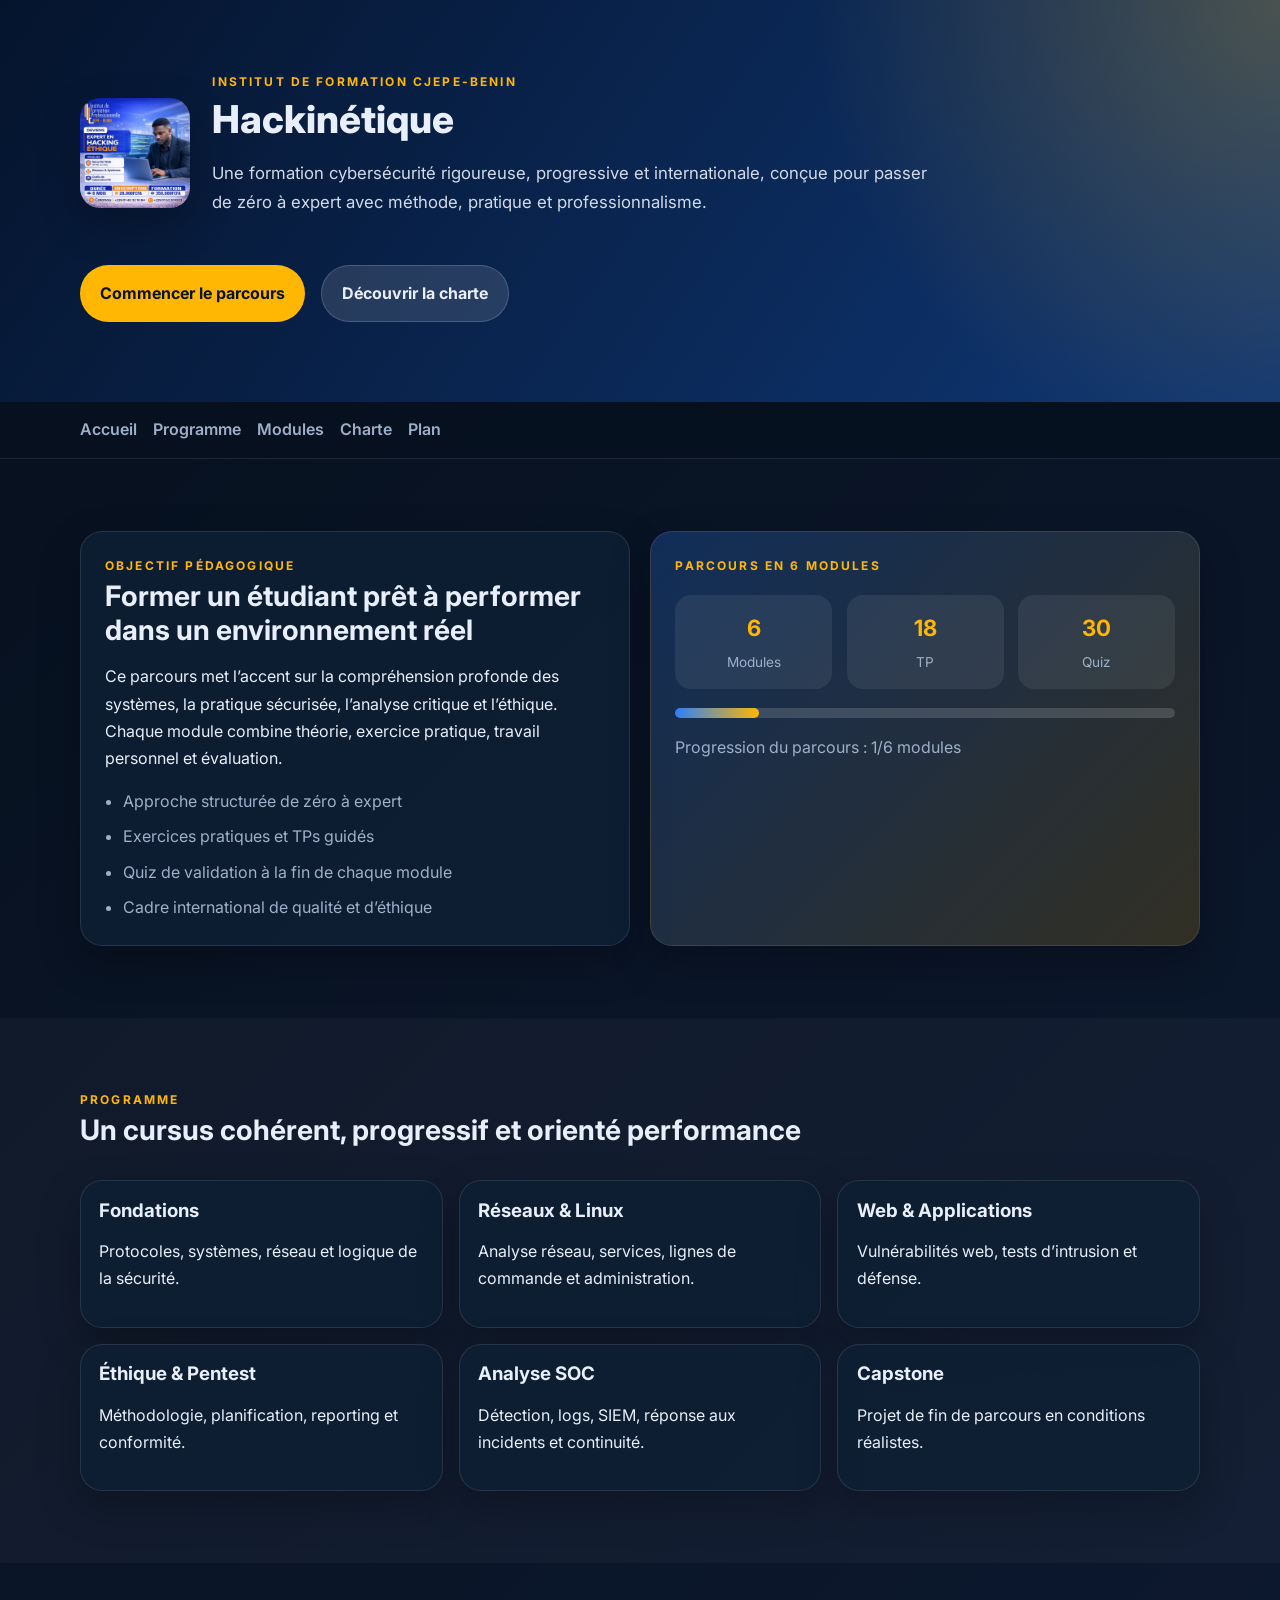
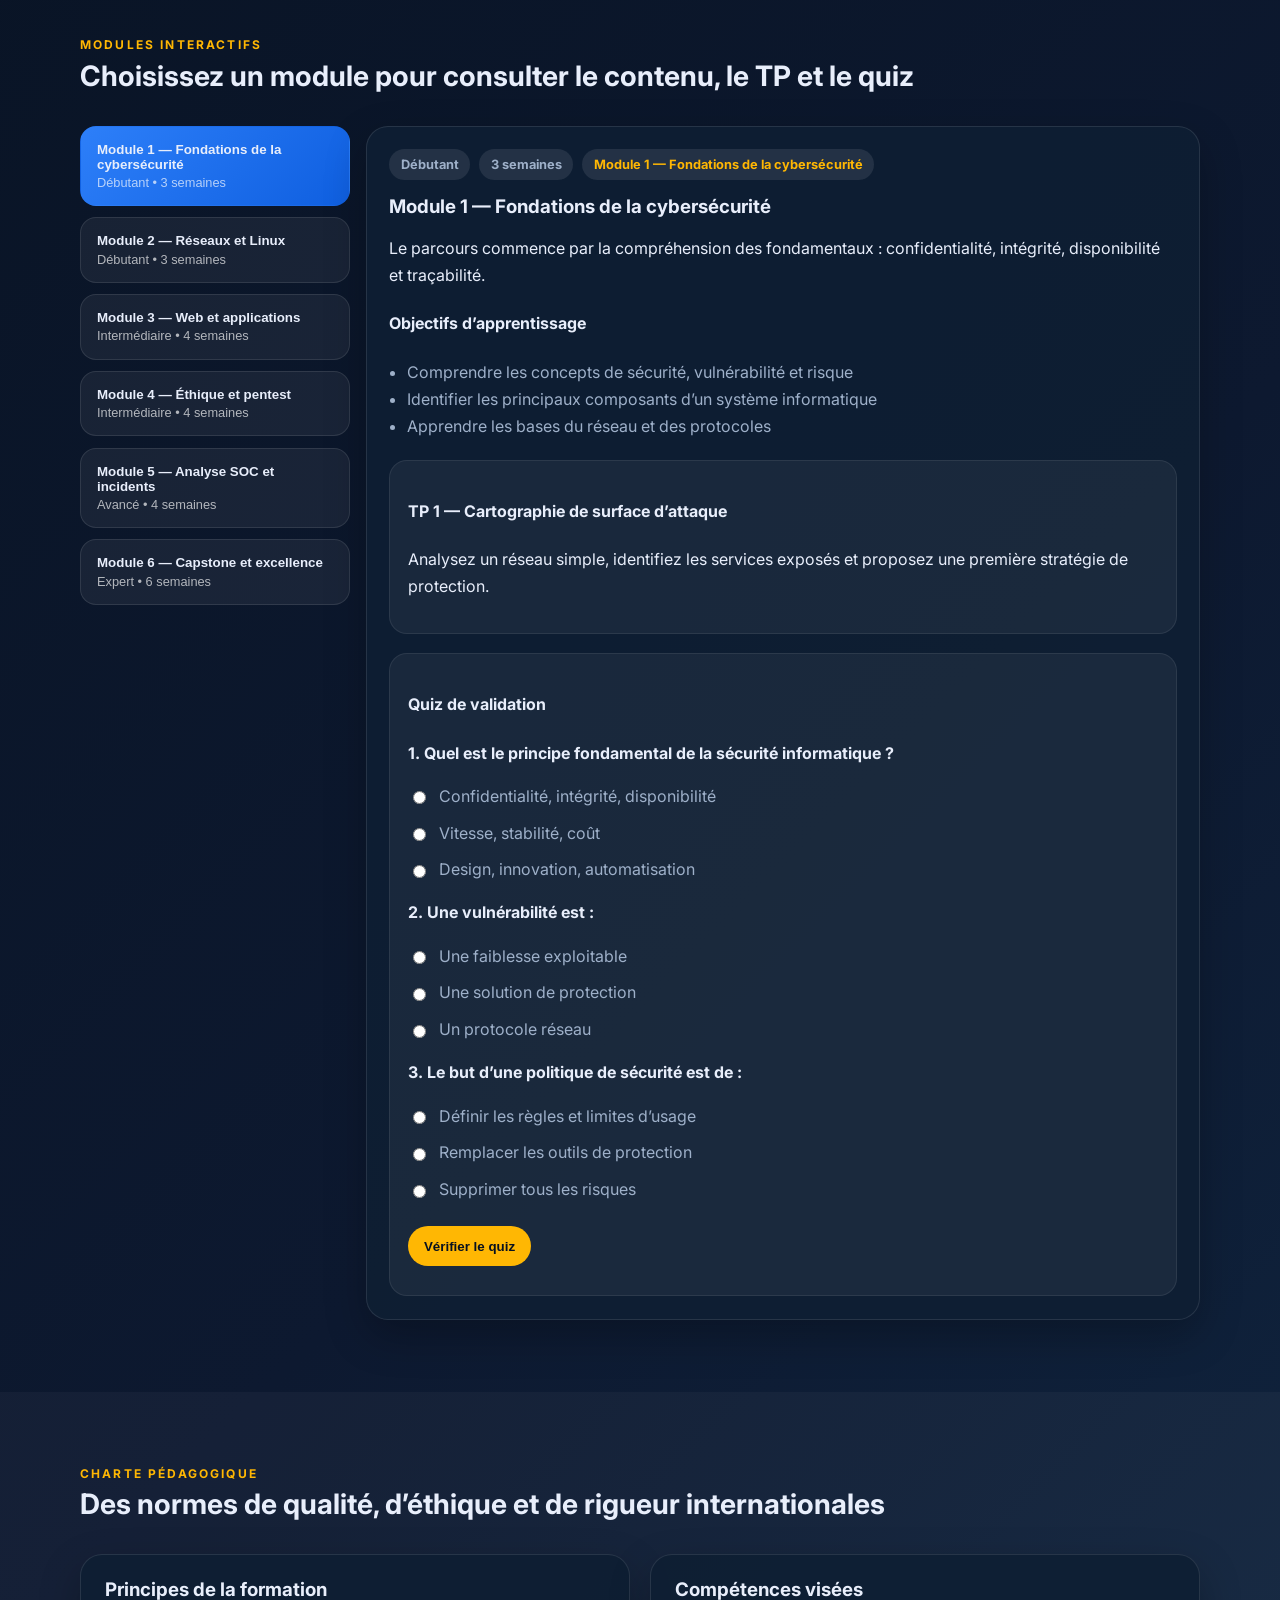
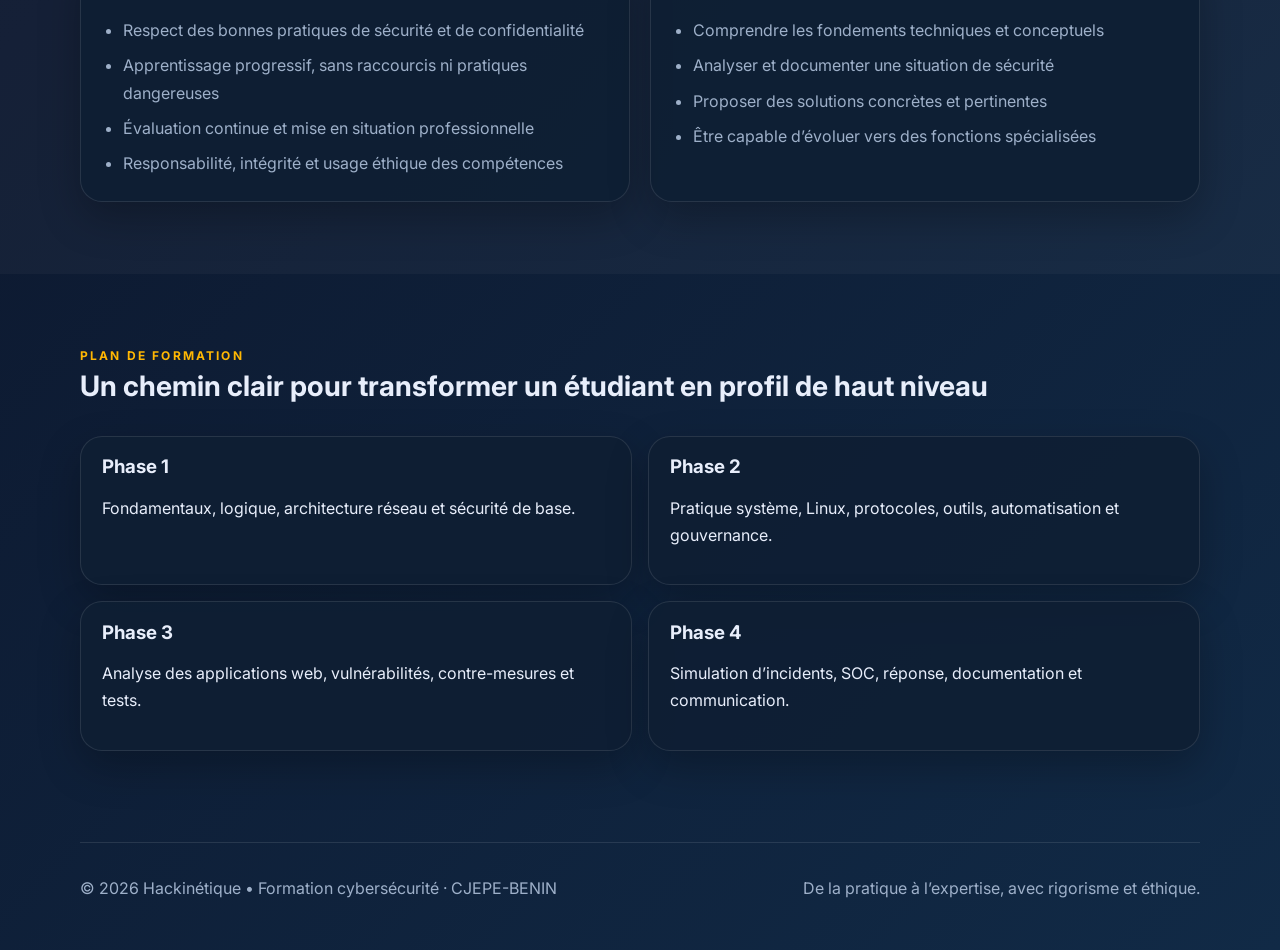
==== index.html @ f032c067 "Initial commit: plateforme HACKINETIQUE (formation hacking ethique) - site/ : plateforme de cours co" ====
<!DOCTYPE html>
<html lang="fr">
  <head>
    <meta charset="UTF-8" />
    <meta name="viewport" content="width=device-width, initial-scale=1.0" />
    <meta name="description" content="Plateforme de formation cybersécurité de zéro à expert, structurée avec modules, TPs et quiz." />
    <title>Hackinétique | Formation cybersécurité zéro à expert</title>
    <link rel="preconnect" href="https://fonts.googleapis.com" />
    <link rel="preconnect" href="https://fonts.gstatic.com" crossorigin />
    <link
      href="https://fonts.googleapis.com/css2?family=Inter:wght@300;400;500;600;700;800&display=swap"
      rel="stylesheet"
    />
    <link rel="stylesheet" href="styles.css" />
  </head>
  <body>
    <header class="hero">
      <div class="hero__overlay"></div>
      <div class="container hero__content">
        <div class="hero__brand">
          <img src="Hackinétique.png" alt="Logo Hackinétique" />
          <div>
            <p class="eyebrow">Institut de formation CJEPE-BENIN</p>
            <h1>Hackinétique</h1>
            <p class="hero__subtitle">
              Une formation cybersécurité rigoureuse, progressive et internationale,
              conçue pour passer de zéro à expert avec méthode, pratique et professionnalisme.
            </p>
          </div>
        </div>
        <div class="hero__actions">
          <a href="#modules" class="btn btn--primary">Commencer le parcours</a>
          <a href="#charte" class="btn btn--secondary">Découvrir la charte</a>
        </div>
      </div>
    </header>

    <nav class="nav">
      <div class="container nav__wrap">
        <a href="#accueil">Accueil</a>
        <a href="#program">Programme</a>
        <a href="#modules">Modules</a>
        <a href="#charte">Charte</a>
        <a href="#plan">Plan</a>
      </div>
    </nav>

    <main id="accueil">
      <section class="section">
        <div class="container grid grid--2">
          <div class="card">
            <p class="eyebrow">Objectif pédagogique</p>
            <h2>Former un étudiant prêt à performer dans un environnement réel</h2>
            <p>
              Ce parcours met l’accent sur la compréhension profonde des systèmes,
              la pratique sécurisée, l’analyse critique et l’éthique. Chaque module
              combine théorie, exercice pratique, travail personnel et évaluation.
            </p>
            <ul class="check-list">
              <li>Approche structurée de zéro à expert</li>
              <li>Exercices pratiques et TPs guidés</li>
              <li>Quiz de validation à la fin de chaque module</li>
              <li>Cadre international de qualité et d’éthique</li>
            </ul>
          </div>
          <div class="card card--accent">
            <p class="eyebrow">Parcours en 6 modules</p>
            <div class="stats">
              <div>
                <strong>6</strong>
                <span>Modules</span>
              </div>
              <div>
                <strong>18</strong>
                <span>TP</span>
              </div>
              <div>
                <strong>30</strong>
                <span>Quiz</span>
              </div>
            </div>
            <div class="progress">
              <div class="progress__bar" id="overall-progress"></div>
            </div>
            <p class="muted">Progression du parcours : <span id="overall-label">1/6 modules</span></p>
          </div>
        </div>
      </section>

      <section id="program" class="section section--light">
        <div class="container">
          <div class="section__heading">
            <p class="eyebrow">Programme</p>
            <h2>Un cursus cohérent, progressif et orienté performance</h2>
          </div>
          <div class="cards-grid">
            <article class="mini-card">
              <h3>Fondations</h3>
              <p>Protocoles, systèmes, réseau et logique de la sécurité.</p>
            </article>
            <article class="mini-card">
              <h3>Réseaux & Linux</h3>
              <p>Analyse réseau, services, lignes de commande et administration.</p>
            </article>
            <article class="mini-card">
              <h3>Web & Applications</h3>
              <p>Vulnérabilités web, tests d’intrusion et défense.</p>
            </article>
            <article class="mini-card">
              <h3>Éthique & Pentest</h3>
              <p>Méthodologie, planification, reporting et conformité.</p>
            </article>
            <article class="mini-card">
              <h3>Analyse SOC</h3>
              <p>Détection, logs, SIEM, réponse aux incidents et continuité.</p>
            </article>
            <article class="mini-card">
              <h3>Capstone</h3>
              <p>Projet de fin de parcours en conditions réalistes.</p>
            </article>
          </div>
        </div>
      </section>

      <section id="modules" class="section">
        <div class="container">
          <div class="section__heading">
            <p class="eyebrow">Modules interactifs</p>
            <h2>Choisissez un module pour consulter le contenu, le TP et le quiz</h2>
          </div>
          <div class="module-layout">
            <aside class="module-nav" id="module-nav"></aside>
            <div class="module-detail" id="module-detail"></div>
          </div>
        </div>
      </section>

      <section id="charte" class="section section--light">
        <div class="container">
          <div class="section__heading">
            <p class="eyebrow">Charte pédagogique</p>
            <h2>Des normes de qualité, d’éthique et de rigueur internationales</h2>
          </div>
          <div class="grid grid--2">
            <div class="card">
              <h3>Principes de la formation</h3>
              <ul class="check-list">
                <li>Respect des bonnes pratiques de sécurité et de confidentialité</li>
                <li>Apprentissage progressif, sans raccourcis ni pratiques dangereuses</li>
                <li>Évaluation continue et mise en situation professionnelle</li>
                <li>Responsabilité, intégrité et usage éthique des compétences</li>
              </ul>
            </div>
            <div class="card">
              <h3>Compétences visées</h3>
              <ul class="check-list">
                <li>Comprendre les fondements techniques et conceptuels</li>
                <li>Analyser et documenter une situation de sécurité</li>
                <li>Proposer des solutions concrètes et pertinentes</li>
                <li>Être capable d’évoluer vers des fonctions spécialisées</li>
              </ul>
            </div>
          </div>
        </div>
      </section>

      <section id="plan" class="section">
        <div class="container">
          <div class="section__heading">
            <p class="eyebrow">Plan de formation</p>
            <h2>Un chemin clair pour transformer un étudiant en profil de haut niveau</h2>
          </div>
          <div class="timeline">
            <article class="timeline__item">
              <h3>Phase 1</h3>
              <p>Fondamentaux, logique, architecture réseau et sécurité de base.</p>
            </article>
            <article class="timeline__item">
              <h3>Phase 2</h3>
              <p>Pratique système, Linux, protocoles, outils, automatisation et gouvernance.</p>
            </article>
            <article class="timeline__item">
              <h3>Phase 3</h3>
              <p>Analyse des applications web, vulnérabilités, contre-mesures et tests.</p>
            </article>
            <article class="timeline__item">
              <h3>Phase 4</h3>
              <p>Simulation d’incidents, SOC, réponse, documentation et communication.</p>
            </article>
          </div>
        </div>
      </section>
    </main>

    <footer class="footer">
      <div class="container footer__wrap">
        <p>© <span id="year"></span> Hackinétique • Formation cybersécurité · CJEPE-BENIN</p>
        <p>De la pratique à l’expertise, avec rigorisme et éthique.</p>
      </div>
    </footer>

    <script src="script.js"></script>
  </body>
</html>
---- styles.css ----
:root {
  --bg: #071120;
  --surface: #0f1f33;
  --surface-2: #132742;
  --text: #e8eefb;
  --muted: #9eb0c9;
  --primary: #2d7ff9;
  --primary-2: #0f5fe0;
  --accent: #ffb703;
  --success: #2ecc71;
  --danger: #ff6b6b;
  --border: rgba(255,255,255,0.1);
  --shadow: 0 16px 40px rgba(0, 0, 0, 0.25);
}

* {
  box-sizing: border-box;
}

html {
  scroll-behavior: smooth;
}

body {
  margin: 0;
  font-family: 'Inter', sans-serif;
  color: var(--text);
  background: linear-gradient(135deg, #06101d, #0d1930 60%, #112a46);
  line-height: 1.7;
}

img {
  max-width: 100%;
  display: block;
}

a {
  color: inherit;
  text-decoration: none;
}

.container {
  width: min(1120px, calc(100% - 2rem));
  margin: 0 auto;
}

.hero {
  position: relative;
  padding: 4.5rem 0 5rem;
  background: linear-gradient(125deg, rgba(5, 20, 45, 0.98), rgba(15, 57, 122, 0.95));
  overflow: hidden;
}

.hero__overlay {
  position: absolute;
  inset: 0;
  background: radial-gradient(circle at top right, rgba(255,183,3,0.25), transparent 35%);
  pointer-events: none;
}

.hero__content {
  position: relative;
  z-index: 1;
}

.hero__brand {
  display: flex;
  align-items: center;
  gap: 1.4rem;
  margin-bottom: 2rem;
}

.hero__brand img {
  width: 110px;
  border-radius: 20px;
  box-shadow: var(--shadow);
}

.eyebrow {
  margin: 0 0 0.25rem;
  text-transform: uppercase;
  letter-spacing: 0.18em;
  font-size: 0.75rem;
  font-weight: 700;
  color: var(--accent);
}

h1, h2, h3 {
  margin: 0 0 0.7rem;
  line-height: 1.2;
}

h1 {
  font-size: clamp(2rem, 3vw, 3rem);
  font-weight: 800;
}

h2 {
  font-size: clamp(1.45rem, 2.2vw, 2rem);
}

.hero__subtitle {
  max-width: 720px;
  font-size: 1.05rem;
  color: rgba(232,238,251,0.9);
}

.hero__actions {
  display: flex;
  gap: 1rem;
  flex-wrap: wrap;
}

.btn {
  display: inline-flex;
  align-items: center;
  justify-content: center;
  padding: 0.85rem 1.25rem;
  border-radius: 999px;
  font-weight: 700;
  transition: transform 180ms ease, background 180ms ease;
}

.btn:hover {
  transform: translateY(-2px);
}

.btn--primary {
  background: var(--accent);
  color: #0b1320;
}

.btn--secondary {
  background: rgba(255,255,255,0.12);
  border: 1px solid rgba(255,255,255,0.17);
}

.nav {
  position: sticky;
  top: 0;
  z-index: 10;
  background: rgba(7,17,32,0.95);
  backdrop-filter: blur(10px);
  border-bottom: 1px solid var(--border);
}

.nav__wrap {
  display: flex;
  gap: 1rem;
  flex-wrap: wrap;
  padding: 0.9rem 0;
}

.nav__wrap a {
  color: var(--muted);
  font-weight: 600;
}

.nav__wrap a:hover {
  color: white;
}

.section {
  padding: 4.5rem 0;
}

.section--light {
  background: rgba(255,255,255,0.03);
}

.section__heading {
  margin-bottom: 2rem;
}

.grid {
  display: grid;
  gap: 1.3rem;
}

.grid--2 {
  grid-template-columns: repeat(2, minmax(0, 1fr));
}

.card, .mini-card, .module-detail, .timeline__item {
  background: rgba(15, 31, 51, 0.92);
  border: 1px solid var(--border);
  border-radius: 22px;
  box-shadow: var(--shadow);
}

.card {
  padding: 1.5rem;
}

.card--accent {
  background: linear-gradient(135deg, rgba(45,127,249,0.25), rgba(255,183,3,0.16));
}

.check-list {
  padding-left: 1.1rem;
  margin: 1rem 0 0;
  color: var(--muted);
}

.check-list li + li {
  margin-top: 0.5rem;
}

.stats {
  display: grid;
  grid-template-columns: repeat(3, minmax(0, 1fr));
  gap: 0.9rem;
  margin: 1.2rem 0;
}

.stats div {
  text-align: center;
  background: rgba(255,255,255,0.07);
  border-radius: 16px;
  padding: 0.9rem;
}

.stats strong {
  display: block;
  font-size: 1.4rem;
  color: var(--accent);
}

.stats span {
  color: var(--muted);
  font-size: 0.85rem;
}

.progress {
  height: 10px;
  background: rgba(255,255,255,0.15);
  border-radius: 999px;
  overflow: hidden;
  margin-top: 1.2rem;
}

.progress__bar {
  width: 16.7%;
  height: 100%;
  border-radius: inherit;
  background: linear-gradient(90deg, var(--primary), var(--accent));
  transition: width 220ms ease;
}

.muted {
  color: var(--muted);
}

.cards-grid {
  display: grid;
  grid-template-columns: repeat(3, minmax(0, 1fr));
  gap: 1rem;
}

.mini-card {
  padding: 1.15rem;
}

.module-layout {
  display: grid;
  grid-template-columns: 270px 1fr;
  gap: 1rem;
}

.module-nav {
  display: flex;
  flex-direction: column;
  gap: 0.7rem;
}

.module-tab {
  border: 1px solid var(--border);
  background: rgba(255,255,255,0.06);
  color: var(--text);
  text-align: left;
  padding: 0.95rem 1rem;
  border-radius: 16px;
  cursor: pointer;
}

.module-tab.active {
  background: linear-gradient(135deg, var(--primary), var(--primary-2));
  border-color: transparent;
}

.module-tab small {
  display: block;
  color: rgba(255,255,255,0.67);
  margin-top: 0.2rem;
  font-size: 0.8rem;
}

.module-detail {
  padding: 1.4rem;
}

.module-detail__meta {
  display: flex;
  gap: 0.6rem;
  flex-wrap: wrap;
  margin-bottom: 1rem;
}

.tag {
  display: inline-flex;
  padding: 0.3rem 0.7rem;
  border-radius: 999px;
  font-size: 0.8rem;
  font-weight: 700;
  background: rgba(255,255,255,0.09);
  color: var(--muted);
}

.tag--accent {
  color: var(--accent);
}

.module-detail ul {
  padding-left: 1.1rem;
  color: var(--muted);
}

.tp-box, .quiz-box {
  margin-top: 1.2rem;
  padding: 1rem 1.1rem;
  border-radius: 18px;
  background: rgba(255,255,255,0.05);
  border: 1px solid rgba(255,255,255,0.08);
}

.quiz-option {
  display: flex;
  align-items: center;
  gap: 0.6rem;
  margin: 0.6rem 0;
  color: var(--muted);
}

.quiz-form button {
  margin-top: 0.8rem;
  border: none;
  padding: 0.8rem 1rem;
  border-radius: 999px;
  background: var(--accent);
  color: #071120;
  font-weight: 700;
  cursor: pointer;
}

.quiz-result {
  margin-top: 0.8rem;
  font-weight: 700;
}

.timeline {
  display: grid;
  grid-template-columns: repeat(2, minmax(0, 1fr));
  gap: 1rem;
}

.timeline__item {
  padding: 1.2rem 1.3rem;
}

.footer {
  padding: 1.2rem 0 2rem;
  color: var(--muted);
}

.footer__wrap {
  display: flex;
  justify-content: space-between;
  gap: 1rem;
  flex-wrap: wrap;
  border-top: 1px solid var(--border);
  padding-top: 1rem;
}

@media (max-width: 860px) {
  .grid--2,
  .cards-grid,
  .timeline,
  .module-layout {
    grid-template-columns: 1fr;
  }

  .module-layout {
    display: block;
  }

  .module-nav {
    margin-bottom: 1rem;
  }
}

@media (max-width: 560px) {
  .hero {
    padding-top: 3rem;
  }

  .hero__brand {
    flex-direction: column;
    align-items: flex-start;
  }

  .stats {
    grid-template-columns: 1fr;
  }
}
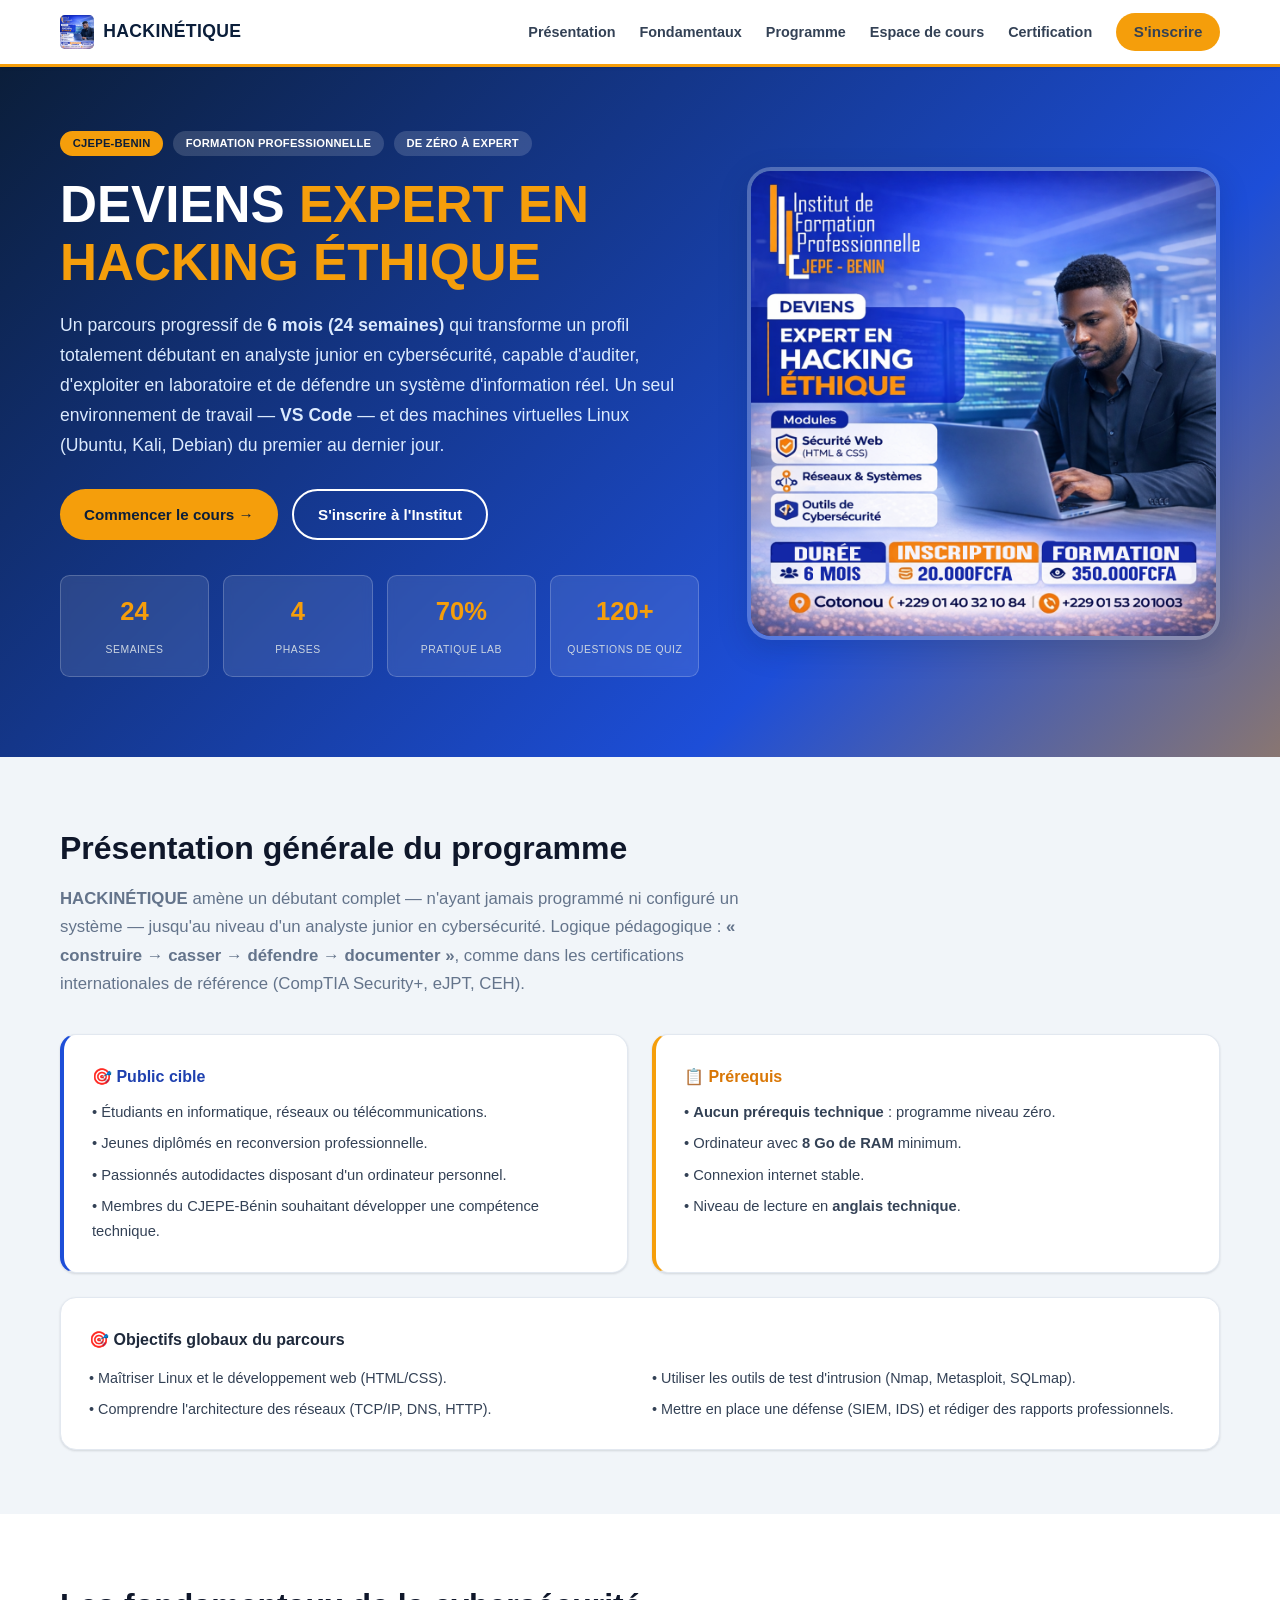
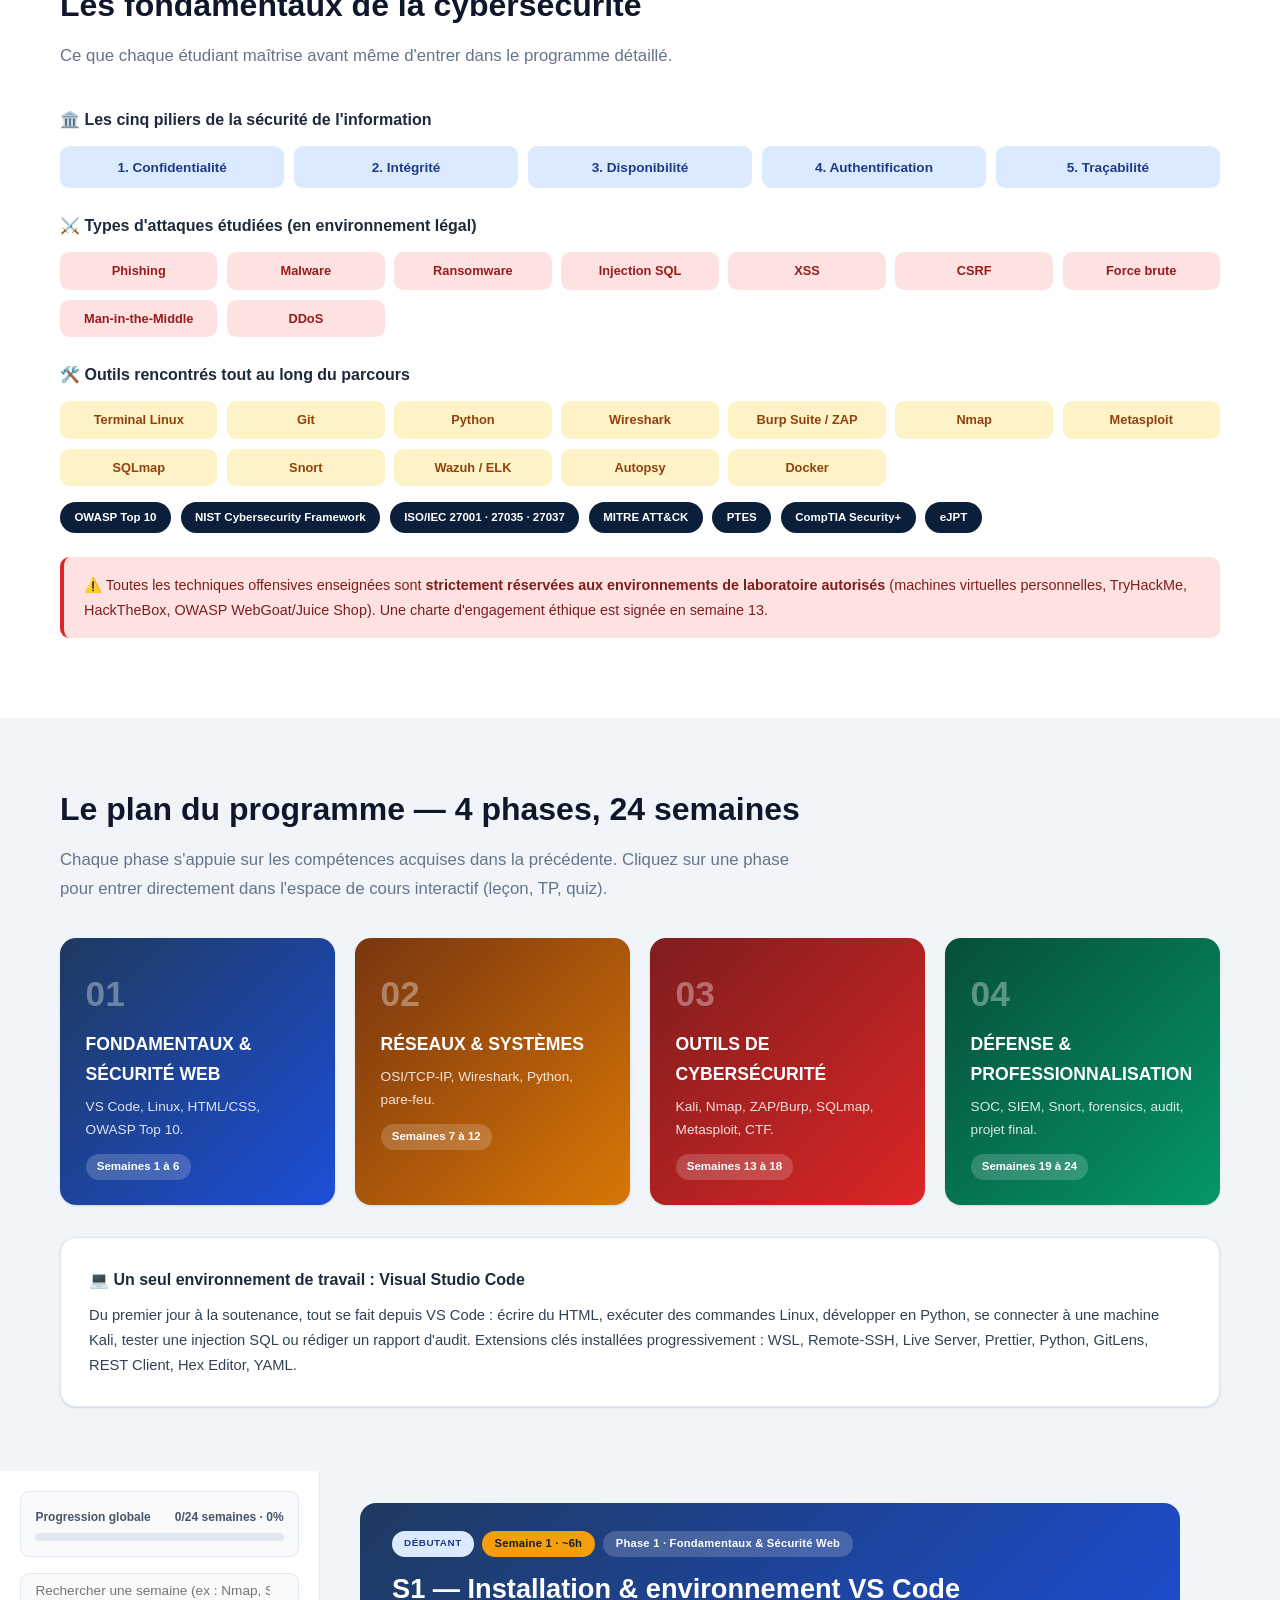
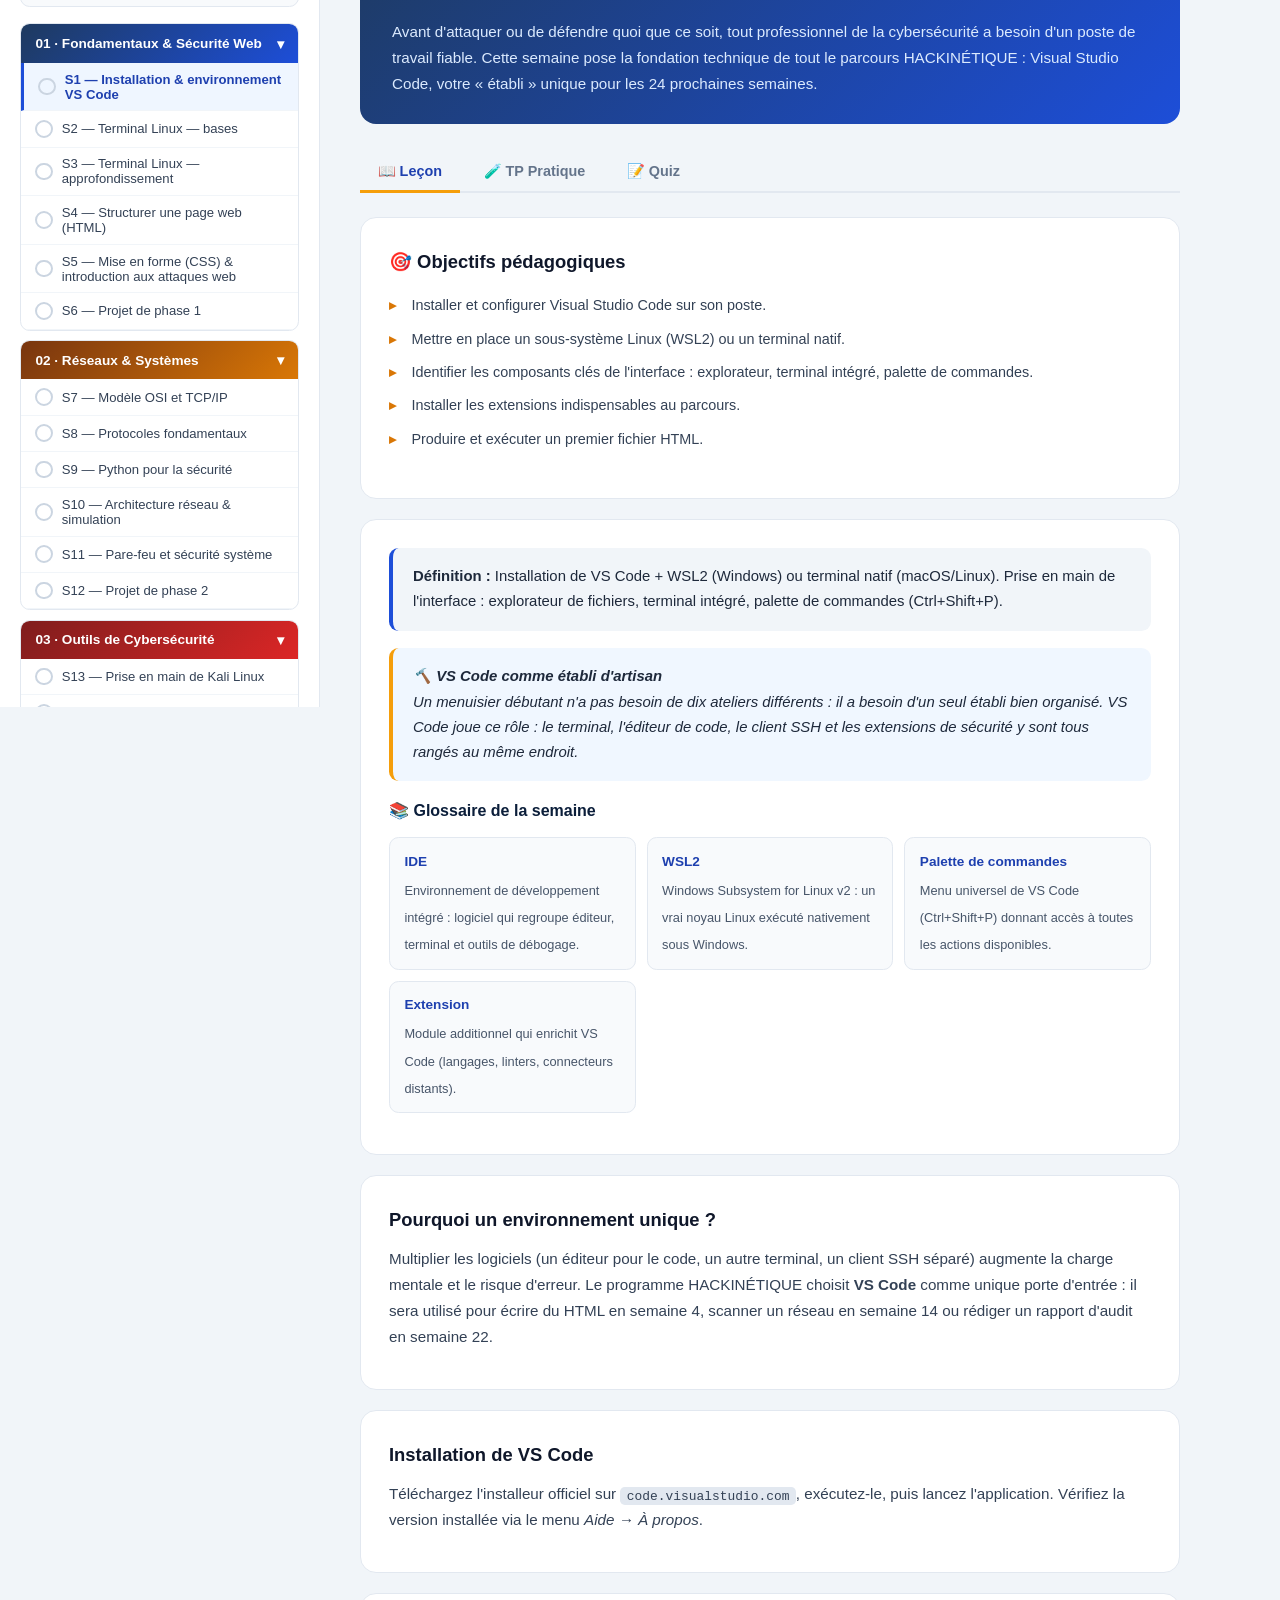
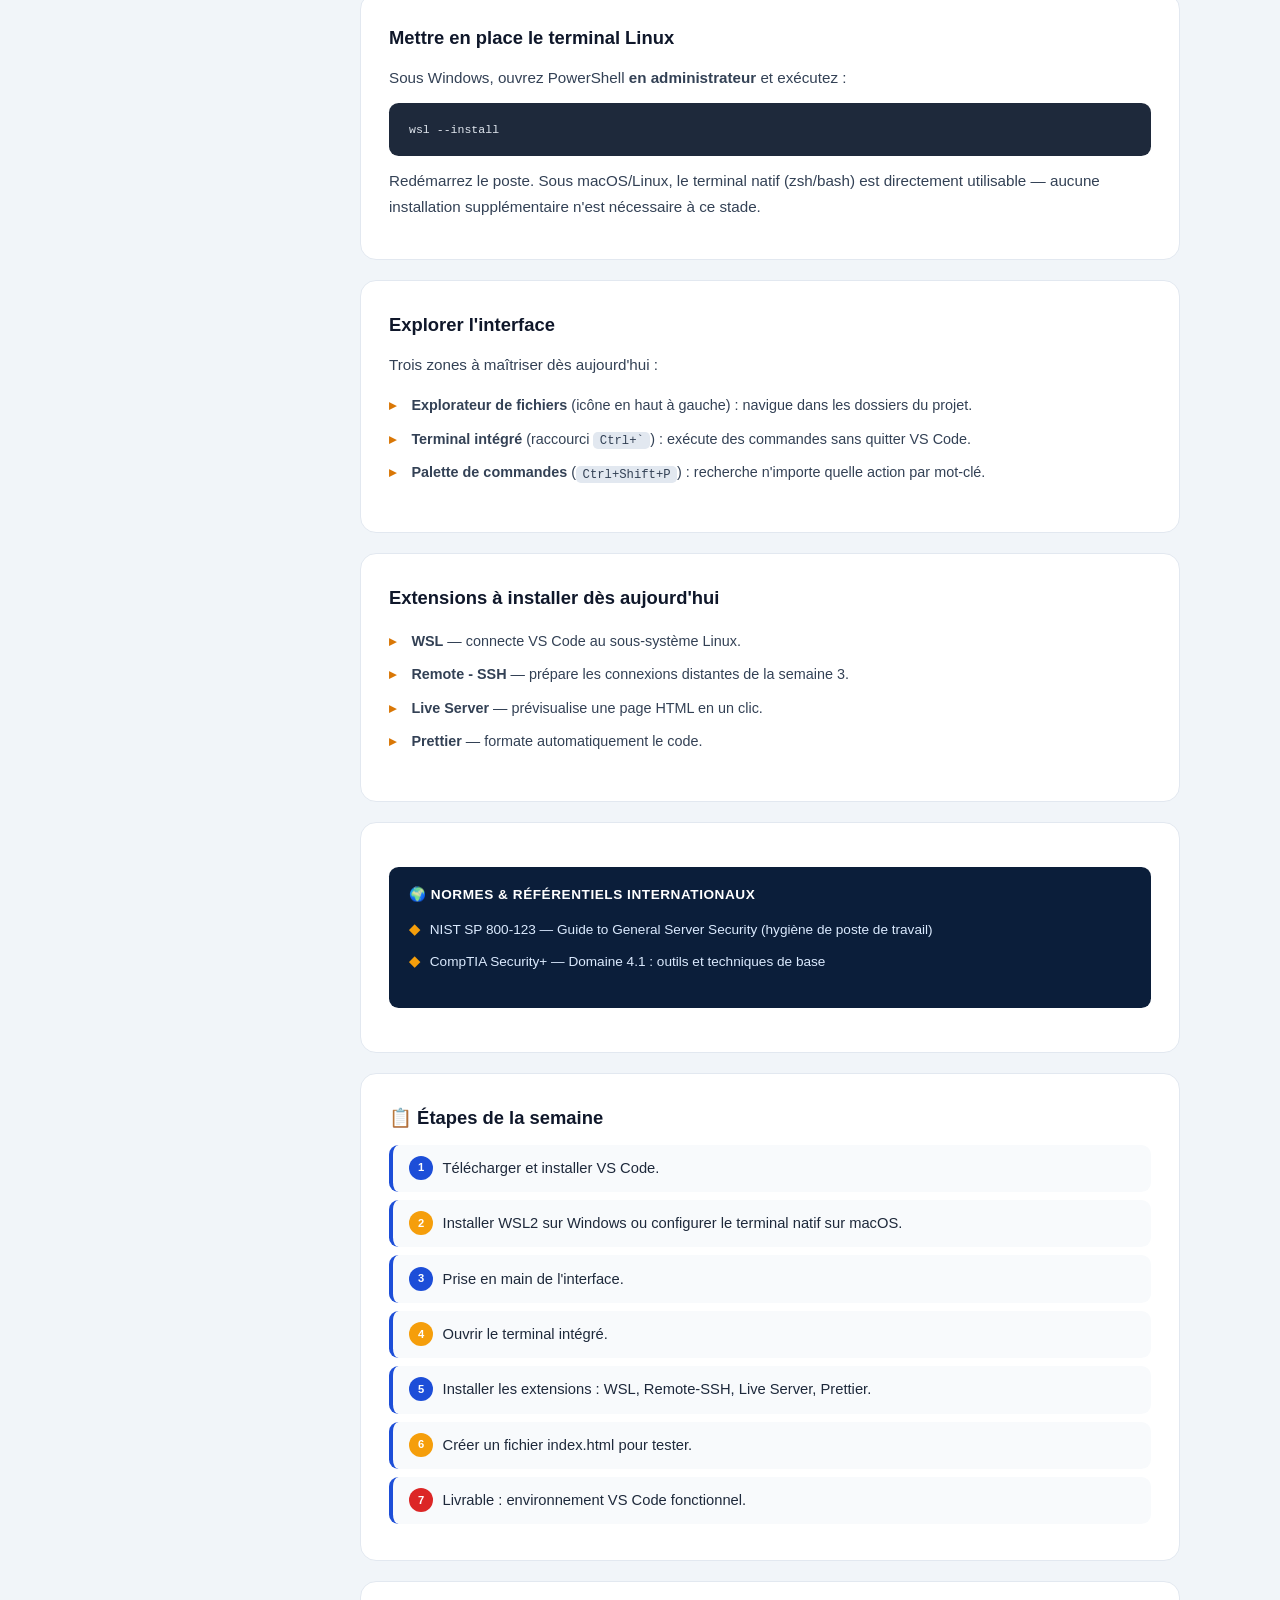
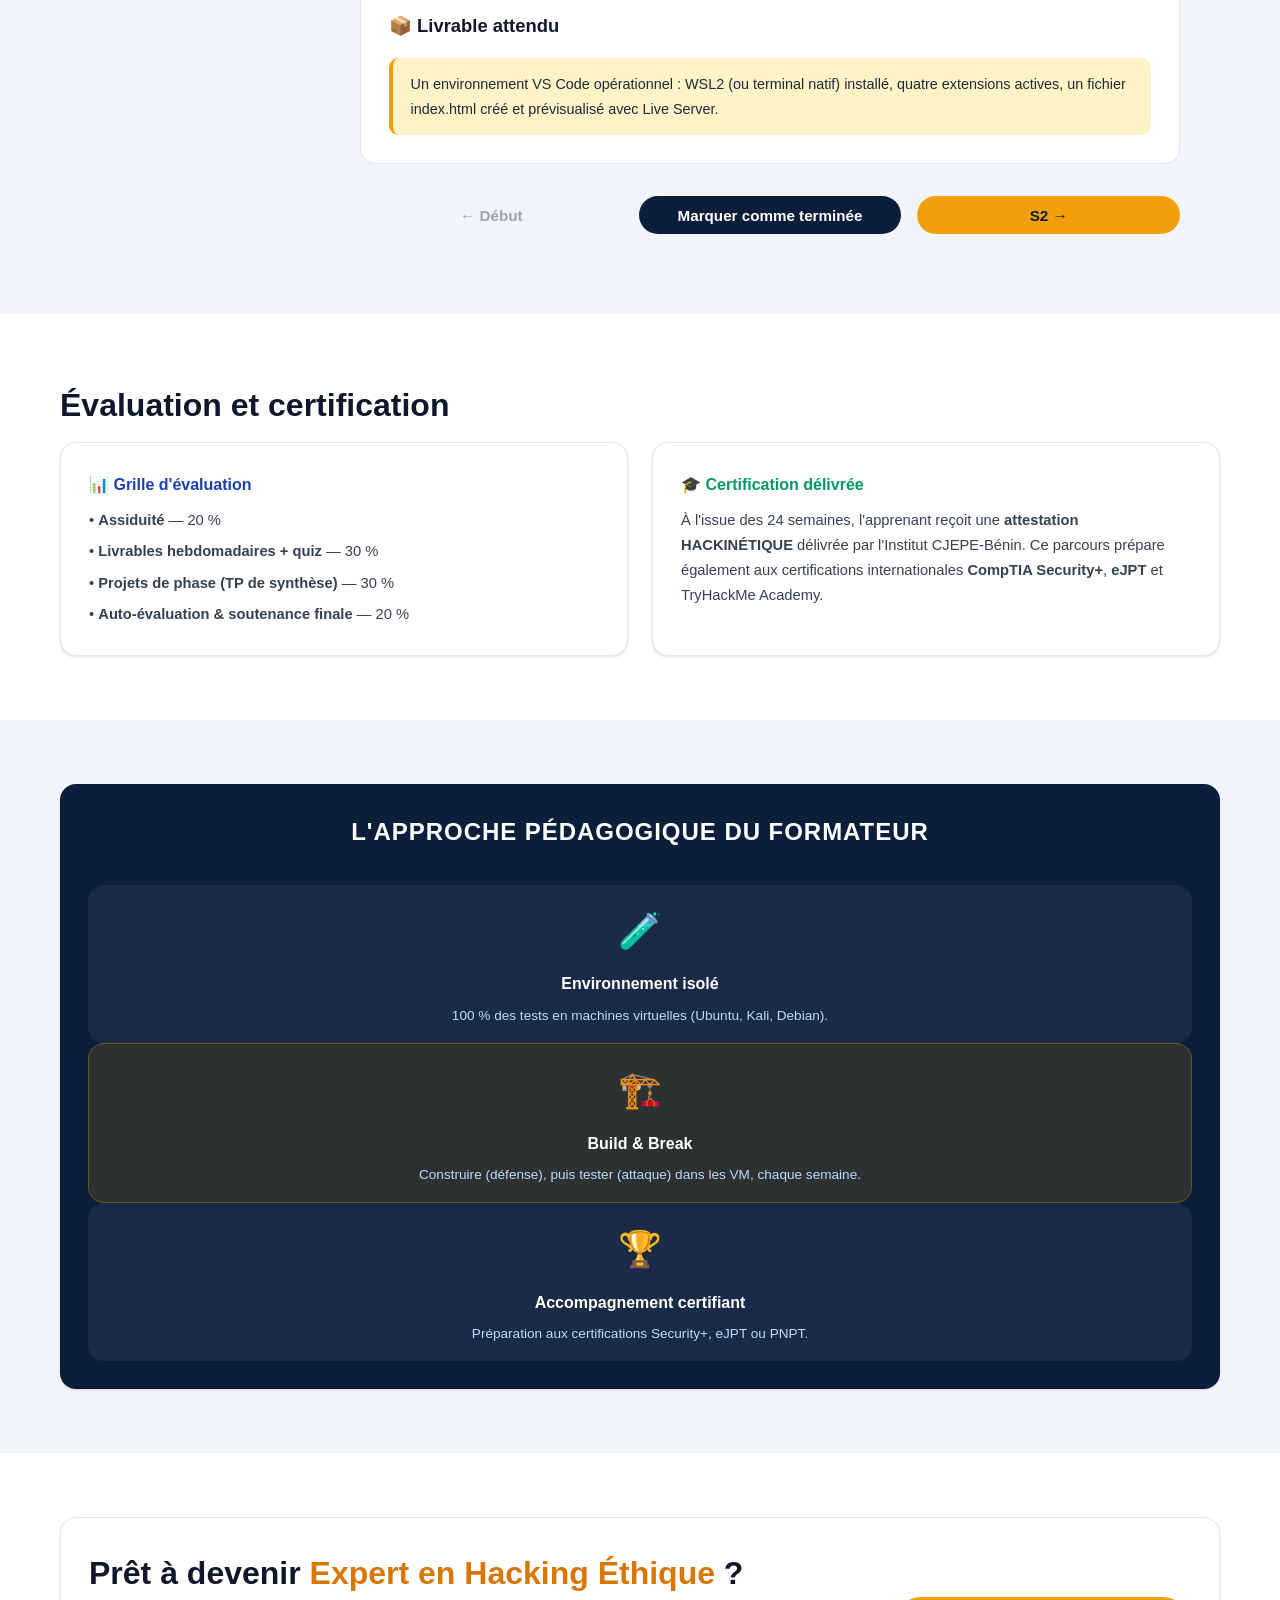
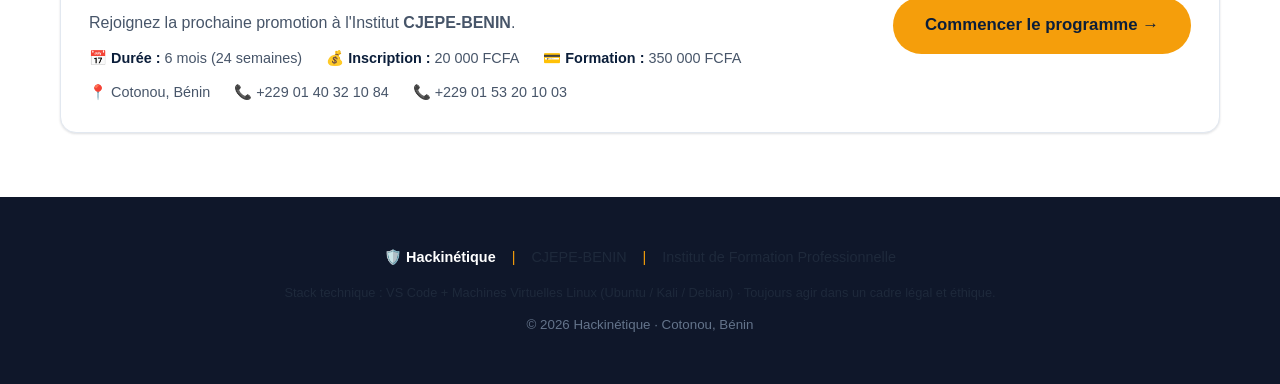
==== commit 7e973459: "Consolide le site en un seul index.html/style.css/script.js Fusionne la page d'accueil et l'espace d" ====
--- a/index.html
+++ b/index.html
@@ -1,204 +1,322 @@
 <!DOCTYPE html>
 <html lang="fr">
-  <head>
-    <meta charset="UTF-8" />
-    <meta name="viewport" content="width=device-width, initial-scale=1.0" />
-    <meta name="description" content="Plateforme de formation cybersécurité de zéro à expert, structurée avec modules, TPs et quiz." />
-    <title>Hackinétique | Formation cybersécurité zéro à expert</title>
-    <link rel="preconnect" href="https://fonts.googleapis.com" />
-    <link rel="preconnect" href="https://fonts.gstatic.com" crossorigin />
-    <link
-      href="https://fonts.googleapis.com/css2?family=Inter:wght@300;400;500;600;700;800&display=swap"
-      rel="stylesheet"
-    />
-    <link rel="stylesheet" href="styles.css" />
-  </head>
-  <body>
-    <header class="hero">
-      <div class="hero__overlay"></div>
-      <div class="container hero__content">
-        <div class="hero__brand">
-          <img src="Hackinétique.png" alt="Logo Hackinétique" />
-          <div>
-            <p class="eyebrow">Institut de formation CJEPE-BENIN</p>
-            <h1>Hackinétique</h1>
-            <p class="hero__subtitle">
-              Une formation cybersécurité rigoureuse, progressive et internationale,
-              conçue pour passer de zéro à expert avec méthode, pratique et professionnalisme.
-            </p>
-          </div>
-        </div>
-        <div class="hero__actions">
-          <a href="#modules" class="btn btn--primary">Commencer le parcours</a>
-          <a href="#charte" class="btn btn--secondary">Découvrir la charte</a>
-        </div>
-      </div>
-    </header>
-
-    <nav class="nav">
-      <div class="container nav__wrap">
-        <a href="#accueil">Accueil</a>
-        <a href="#program">Programme</a>
-        <a href="#modules">Modules</a>
-        <a href="#charte">Charte</a>
-        <a href="#plan">Plan</a>
-      </div>
-    </nav>
-
-    <main id="accueil">
-      <section class="section">
-        <div class="container grid grid--2">
-          <div class="card">
-            <p class="eyebrow">Objectif pédagogique</p>
-            <h2>Former un étudiant prêt à performer dans un environnement réel</h2>
-            <p>
-              Ce parcours met l’accent sur la compréhension profonde des systèmes,
-              la pratique sécurisée, l’analyse critique et l’éthique. Chaque module
-              combine théorie, exercice pratique, travail personnel et évaluation.
-            </p>
-            <ul class="check-list">
-              <li>Approche structurée de zéro à expert</li>
-              <li>Exercices pratiques et TPs guidés</li>
-              <li>Quiz de validation à la fin de chaque module</li>
-              <li>Cadre international de qualité et d’éthique</li>
-            </ul>
-          </div>
-          <div class="card card--accent">
-            <p class="eyebrow">Parcours en 6 modules</p>
-            <div class="stats">
-              <div>
-                <strong>6</strong>
-                <span>Modules</span>
-              </div>
-              <div>
-                <strong>18</strong>
-                <span>TP</span>
-              </div>
-              <div>
-                <strong>30</strong>
-                <span>Quiz</span>
-              </div>
-            </div>
-            <div class="progress">
-              <div class="progress__bar" id="overall-progress"></div>
-            </div>
-            <p class="muted">Progression du parcours : <span id="overall-label">1/6 modules</span></p>
-          </div>
-        </div>
-      </section>
-
-      <section id="program" class="section section--light">
-        <div class="container">
-          <div class="section__heading">
-            <p class="eyebrow">Programme</p>
-            <h2>Un cursus cohérent, progressif et orienté performance</h2>
-          </div>
-          <div class="cards-grid">
-            <article class="mini-card">
-              <h3>Fondations</h3>
-              <p>Protocoles, systèmes, réseau et logique de la sécurité.</p>
-            </article>
-            <article class="mini-card">
-              <h3>Réseaux & Linux</h3>
-              <p>Analyse réseau, services, lignes de commande et administration.</p>
-            </article>
-            <article class="mini-card">
-              <h3>Web & Applications</h3>
-              <p>Vulnérabilités web, tests d’intrusion et défense.</p>
-            </article>
-            <article class="mini-card">
-              <h3>Éthique & Pentest</h3>
-              <p>Méthodologie, planification, reporting et conformité.</p>
-            </article>
-            <article class="mini-card">
-              <h3>Analyse SOC</h3>
-              <p>Détection, logs, SIEM, réponse aux incidents et continuité.</p>
-            </article>
-            <article class="mini-card">
-              <h3>Capstone</h3>
-              <p>Projet de fin de parcours en conditions réalistes.</p>
-            </article>
-          </div>
-        </div>
-      </section>
-
-      <section id="modules" class="section">
-        <div class="container">
-          <div class="section__heading">
-            <p class="eyebrow">Modules interactifs</p>
-            <h2>Choisissez un module pour consulter le contenu, le TP et le quiz</h2>
-          </div>
-          <div class="module-layout">
-            <aside class="module-nav" id="module-nav"></aside>
-            <div class="module-detail" id="module-detail"></div>
-          </div>
-        </div>
-      </section>
-
-      <section id="charte" class="section section--light">
-        <div class="container">
-          <div class="section__heading">
-            <p class="eyebrow">Charte pédagogique</p>
-            <h2>Des normes de qualité, d’éthique et de rigueur internationales</h2>
-          </div>
-          <div class="grid grid--2">
-            <div class="card">
-              <h3>Principes de la formation</h3>
-              <ul class="check-list">
-                <li>Respect des bonnes pratiques de sécurité et de confidentialité</li>
-                <li>Apprentissage progressif, sans raccourcis ni pratiques dangereuses</li>
-                <li>Évaluation continue et mise en situation professionnelle</li>
-                <li>Responsabilité, intégrité et usage éthique des compétences</li>
-              </ul>
-            </div>
-            <div class="card">
-              <h3>Compétences visées</h3>
-              <ul class="check-list">
-                <li>Comprendre les fondements techniques et conceptuels</li>
-                <li>Analyser et documenter une situation de sécurité</li>
-                <li>Proposer des solutions concrètes et pertinentes</li>
-                <li>Être capable d’évoluer vers des fonctions spécialisées</li>
-              </ul>
-            </div>
-          </div>
-        </div>
-      </section>
-
-      <section id="plan" class="section">
-        <div class="container">
-          <div class="section__heading">
-            <p class="eyebrow">Plan de formation</p>
-            <h2>Un chemin clair pour transformer un étudiant en profil de haut niveau</h2>
-          </div>
-          <div class="timeline">
-            <article class="timeline__item">
-              <h3>Phase 1</h3>
-              <p>Fondamentaux, logique, architecture réseau et sécurité de base.</p>
-            </article>
-            <article class="timeline__item">
-              <h3>Phase 2</h3>
-              <p>Pratique système, Linux, protocoles, outils, automatisation et gouvernance.</p>
-            </article>
-            <article class="timeline__item">
-              <h3>Phase 3</h3>
-              <p>Analyse des applications web, vulnérabilités, contre-mesures et tests.</p>
-            </article>
-            <article class="timeline__item">
-              <h3>Phase 4</h3>
-              <p>Simulation d’incidents, SOC, réponse, documentation et communication.</p>
-            </article>
-          </div>
-        </div>
-      </section>
+<head>
+<meta charset="UTF-8" />
+<meta name="viewport" content="width=device-width, initial-scale=1.0" />
+<title>HACKINÉTIQUE · Formation Expert en Hacking Éthique · CJEPE-BENIN</title>
+<meta name="description" content="Formation professionnelle de 6 mois (24 semaines) : Zéro à Expert en Hacking Éthique. Sécurité Web, Réseaux & Systèmes, Outils de Cybersécurité, Défense. Institut CJEPE-BENIN, Cotonou." />
+<link rel="icon" href="Hackinétique.png" />
+<link rel="stylesheet" href="style.css" />
+</head>
+<body>
+
+<nav class="topnav">
+  <div class="container row">
+    <a href="#accueil" class="brand">
+      <img src="Hackinétique.png" alt="Logo Institut CJEPE-BENIN" />
+      <span class="name">Hackinétique</span>
+    </a>
+    <button class="burger" id="navBurger">☰</button>
+    <div class="nav-links" id="navLinks">
+      <a href="#presentation">Présentation</a>
+      <a href="#fondamentaux">Fondamentaux</a>
+      <a href="#programme">Programme</a>
+      <a href="#cours">Espace de cours</a>
+      <a href="#evaluation">Certification</a>
+      <a href="#inscription" class="btn btn-orange" style="padding:0.4rem 1.1rem;">S'inscrire</a>
+    </div>
+  </div>
+</nav>
+
+<!-- ===================== HERO ===================== -->
+<header class="hero" id="accueil">
+  <div class="container grid">
+    <div>
+      <div class="hero-eyebrow">
+        <span class="pill pill-orange">CJEPE-BENIN</span>
+        <span class="pill" style="background:rgba(255,255,255,0.15); color:#fff;">FORMATION PROFESSIONNELLE</span>
+        <span class="pill" style="background:rgba(255,255,255,0.15); color:#fff;">DE ZÉRO À EXPERT</span>
+      </div>
+      <h1>DEVIENS <span class="accent">EXPERT EN HACKING ÉTHIQUE</span></h1>
+      <p class="lead">
+        Un parcours progressif de <strong>6 mois (24 semaines)</strong> qui transforme un profil totalement débutant en
+        analyste junior en cybersécurité, capable d'auditer, d'exploiter en laboratoire et de défendre un système d'information réel.
+        Un seul environnement de travail — <strong>VS Code</strong> — et des machines virtuelles Linux (Ubuntu, Kali, Debian) du premier au dernier jour.
+      </p>
+      <div class="hero-actions">
+        <a href="#cours" class="btn btn-orange">Commencer le cours →</a>
+        <a href="#inscription" class="btn btn-outline">S'inscrire à l'Institut</a>
+      </div>
+      <div class="hero-stats">
+        <div class="stat-card"><span class="num">24</span><span class="lbl">Semaines</span></div>
+        <div class="stat-card"><span class="num">4</span><span class="lbl">Phases</span></div>
+        <div class="stat-card"><span class="num">70%</span><span class="lbl">Pratique lab</span></div>
+        <div class="stat-card"><span class="num">120+</span><span class="lbl">Questions de quiz</span></div>
+      </div>
+    </div>
+    <div>
+      <div class="hero-figure">
+        <img src="Hackinétique.png" alt="Institut de Formation Professionnelle CJEPE-BENIN — Deviens Expert en Hacking Éthique" />
+      </div>
+    </div>
+  </div>
+</header>
+
+<!-- ===================== PRÉSENTATION ===================== -->
+<section class="section" id="presentation">
+  <div class="container">
+    <h2 class="section-title">Présentation générale du programme</h2>
+    <p class="section-sub">
+      <strong>HACKINÉTIQUE</strong> amène un débutant complet — n'ayant jamais programmé ni configuré un système —
+      jusqu'au niveau d'un analyste junior en cybersécurité. Logique pédagogique : <strong>« construire → casser → défendre → documenter »</strong>,
+      comme dans les certifications internationales de référence (CompTIA Security+, eJPT, CEH).
+    </p>
+
+    <div class="grid-2">
+      <div class="card" style="border-left:4px solid var(--blue);">
+        <h4 style="color:var(--blue-dark); margin-bottom:0.6rem;">🎯 Public cible</h4>
+        <ul style="font-size:0.92rem; color:var(--slate-700); display:flex; flex-direction:column; gap:0.4rem;">
+          <li>• Étudiants en informatique, réseaux ou télécommunications.</li>
+          <li>• Jeunes diplômés en reconversion professionnelle.</li>
+          <li>• Passionnés autodidactes disposant d'un ordinateur personnel.</li>
+          <li>• Membres du CJEPE-Bénin souhaitant développer une compétence technique.</li>
+        </ul>
+      </div>
+      <div class="card" style="border-left:4px solid var(--orange);">
+        <h4 style="color:var(--orange-dark); margin-bottom:0.6rem;">📋 Prérequis</h4>
+        <ul style="font-size:0.92rem; color:var(--slate-700); display:flex; flex-direction:column; gap:0.4rem;">
+          <li>• <strong>Aucun prérequis technique</strong> : programme niveau zéro.</li>
+          <li>• Ordinateur avec <strong>8 Go de RAM</strong> minimum.</li>
+          <li>• Connexion internet stable.</li>
+          <li>• Niveau de lecture en <strong>anglais technique</strong>.</li>
+        </ul>
+      </div>
+    </div>
+
+    <div class="card" style="margin-top:1.5rem;">
+      <h4 style="margin-bottom:0.8rem;">🎯 Objectifs globaux du parcours</h4>
+      <div class="grid-2">
+        <ul style="font-size:0.9rem; color:var(--slate-700); display:flex; flex-direction:column; gap:0.4rem;">
+          <li>• Maîtriser Linux et le développement web (HTML/CSS).</li>
+          <li>• Comprendre l'architecture des réseaux (TCP/IP, DNS, HTTP).</li>
+        </ul>
+        <ul style="font-size:0.9rem; color:var(--slate-700); display:flex; flex-direction:column; gap:0.4rem;">
+          <li>• Utiliser les outils de test d'intrusion (Nmap, Metasploit, SQLmap).</li>
+          <li>• Mettre en place une défense (SIEM, IDS) et rédiger des rapports professionnels.</li>
+        </ul>
+      </div>
+    </div>
+  </div>
+</section>
+
+<!-- ===================== FONDAMENTAUX ===================== -->
+<section class="section alt" id="fondamentaux">
+  <div class="container">
+    <h2 class="section-title">Les fondamentaux de la cybersécurité</h2>
+    <p class="section-sub">Ce que chaque étudiant maîtrise avant même d'entrer dans le programme détaillé.</p>
+
+    <h4 style="margin-bottom:0.4rem;">🏛️ Les cinq piliers de la sécurité de l'information</h4>
+    <div class="pillar-grid">
+      <div class="pillar-item">1. Confidentialité</div>
+      <div class="pillar-item">2. Intégrité</div>
+      <div class="pillar-item">3. Disponibilité</div>
+      <div class="pillar-item">4. Authentification</div>
+      <div class="pillar-item">5. Traçabilité</div>
+    </div>
+
+    <h4 style="margin:1.5rem 0 0.4rem;">⚔️ Types d'attaques étudiées (en environnement légal)</h4>
+    <div class="attack-grid">
+      <span class="attack-item">Phishing</span>
+      <span class="attack-item">Malware</span>
+      <span class="attack-item">Ransomware</span>
+      <span class="attack-item">Injection SQL</span>
+      <span class="attack-item">XSS</span>
+      <span class="attack-item">CSRF</span>
+      <span class="attack-item">Force brute</span>
+      <span class="attack-item">Man-in-the-Middle</span>
+      <span class="attack-item">DDoS</span>
+    </div>
+
+    <h4 style="margin:1.5rem 0 0.4rem;">🛠️ Outils rencontrés tout au long du parcours</h4>
+    <div class="tool-grid">
+      <span class="tool-item">Terminal Linux</span>
+      <span class="tool-item">Git</span>
+      <span class="tool-item">Python</span>
+      <span class="tool-item">Wireshark</span>
+      <span class="tool-item">Burp Suite / ZAP</span>
+      <span class="tool-item">Nmap</span>
+      <span class="tool-item">Metasploit</span>
+      <span class="tool-item">SQLmap</span>
+      <span class="tool-item">Snort</span>
+      <span class="tool-item">Wazuh / ELK</span>
+      <span class="tool-item">Autopsy</span>
+      <span class="tool-item">Docker</span>
+    </div>
+
+    <div class="standards-strip">
+      <span>OWASP Top 10</span><span>NIST Cybersecurity Framework</span><span>ISO/IEC 27001 · 27035 · 27037</span>
+      <span>MITRE ATT&CK</span><span>PTES</span><span>CompTIA Security+</span><span>eJPT</span>
+    </div>
+
+    <div class="warning-box" style="margin-top:1.5rem; max-width:none;">
+      ⚠️ Toutes les techniques offensives enseignées sont <strong>strictement réservées aux environnements de laboratoire autorisés</strong>
+      (machines virtuelles personnelles, TryHackMe, HackTheBox, OWASP WebGoat/Juice Shop). Une charte d'engagement éthique est signée en semaine 13.
+    </div>
+  </div>
+</section>
+
+<!-- ===================== PROGRAMME / PLAN ===================== -->
+<section class="section" id="programme">
+  <div class="container">
+    <h2 class="section-title">Le plan du programme — 4 phases, 24 semaines</h2>
+    <p class="section-sub">Chaque phase s'appuie sur les compétences acquises dans la précédente. Cliquez sur une phase pour entrer directement dans l'espace de cours interactif (leçon, TP, quiz).</p>
+
+    <div class="phase-cards">
+      <a class="phase-card phase-1" href="#cours" onclick="startWeek('S1')">
+        <div class="num">01</div>
+        <h3>Fondamentaux &amp; Sécurité Web</h3>
+        <p>VS Code, Linux, HTML/CSS, OWASP Top 10.</p>
+        <span class="weeks">Semaines 1 à 6</span>
+      </a>
+      <a class="phase-card phase-2" href="#cours" onclick="startWeek('S7')">
+        <div class="num">02</div>
+        <h3>Réseaux &amp; Systèmes</h3>
+        <p>OSI/TCP-IP, Wireshark, Python, pare-feu.</p>
+        <span class="weeks">Semaines 7 à 12</span>
+      </a>
+      <a class="phase-card phase-3" href="#cours" onclick="startWeek('S13')">
+        <div class="num">03</div>
+        <h3>Outils de Cybersécurité</h3>
+        <p>Kali, Nmap, ZAP/Burp, SQLmap, Metasploit, CTF.</p>
+        <span class="weeks">Semaines 13 à 18</span>
+      </a>
+      <a class="phase-card phase-4" href="#cours" onclick="startWeek('S19')">
+        <div class="num">04</div>
+        <h3>Défense &amp; Professionnalisation</h3>
+        <p>SOC, SIEM, Snort, forensics, audit, projet final.</p>
+        <span class="weeks">Semaines 19 à 24</span>
+      </a>
+    </div>
+
+    <div class="card" style="margin-top:2rem;">
+      <h4 style="margin-bottom:0.6rem;">💻 Un seul environnement de travail : Visual Studio Code</h4>
+      <p style="font-size:0.92rem; color:var(--slate-700);">
+        Du premier jour à la soutenance, tout se fait depuis VS Code : écrire du HTML, exécuter des commandes Linux,
+        développer en Python, se connecter à une machine Kali, tester une injection SQL ou rédiger un rapport d'audit.
+        Extensions clés installées progressivement : WSL, Remote-SSH, Live Server, Prettier, Python, GitLens, REST Client, Hex Editor, YAML.
+      </p>
+    </div>
+  </div>
+</section>
+
+<!-- ===================== ESPACE DE COURS (application intégrée) ===================== -->
+<section id="cours">
+  <div class="app-shell">
+    <aside class="sidebar">
+      <div class="sidebar-progress">
+        <div class="top"><span>Progression globale</span><span id="progressLabel">0/24 · 0%</span></div>
+        <div class="progress-bar"><span id="progressBar" style="width:0%"></span></div>
+      </div>
+      <input type="search" id="searchInput" class="search-box" placeholder="Rechercher une semaine (ex : Nmap, SIEM, CSS)…" />
+      <div id="sidebarList"></div>
+    </aside>
+
+    <main class="main-panel" id="mainPanel">
+      <div class="empty-state"><h2>Chargement du programme…</h2></div>
     </main>
-
-    <footer class="footer">
-      <div class="container footer__wrap">
-        <p>© <span id="year"></span> Hackinétique • Formation cybersécurité · CJEPE-BENIN</p>
-        <p>De la pratique à l’expertise, avec rigorisme et éthique.</p>
-      </div>
-    </footer>
-
-    <script src="script.js"></script>
-  </body>
+  </div>
+</section>
+
+<!-- ===================== ÉVALUATION / CERTIFICATION ===================== -->
+<section class="section alt" id="evaluation">
+  <div class="container">
+    <h2 class="section-title">Évaluation et certification</h2>
+    <div class="grid-2">
+      <div class="card">
+        <h4 style="color:var(--blue-dark); margin-bottom:0.6rem;">📊 Grille d'évaluation</h4>
+        <ul style="font-size:0.92rem; color:var(--slate-700); display:flex; flex-direction:column; gap:0.4rem;">
+          <li>• <strong>Assiduité</strong> — 20 %</li>
+          <li>• <strong>Livrables hebdomadaires + quiz</strong> — 30 %</li>
+          <li>• <strong>Projets de phase (TP de synthèse)</strong> — 30 %</li>
+          <li>• <strong>Auto-évaluation & soutenance finale</strong> — 20 %</li>
+        </ul>
+      </div>
+      <div class="card">
+        <h4 style="color:var(--green); margin-bottom:0.6rem;">🎓 Certification délivrée</h4>
+        <p style="font-size:0.92rem; color:var(--slate-700);">
+          À l'issue des 24 semaines, l'apprenant reçoit une <strong>attestation HACKINÉTIQUE</strong> délivrée par l'Institut CJEPE-Bénin.
+          Ce parcours prépare également aux certifications internationales <strong>CompTIA Security+</strong>, <strong>eJPT</strong> et TryHackMe Academy.
+        </p>
+      </div>
+    </div>
+  </div>
+</section>
+
+<!-- ===================== MÉTHODOLOGIE ===================== -->
+<section class="section" id="methodologie">
+  <div class="container">
+    <div class="card" style="background:var(--navy); color:#fff; border:none;">
+      <h2 style="text-align:center; text-transform:uppercase; letter-spacing:0.04em; margin-bottom:2rem;">L'approche pédagogique du formateur</h2>
+      <div class="grid" style="grid-template-columns:repeat(3,1fr); gap:1.5rem;">
+        <div style="text-align:center; padding:1rem; background:rgba(255,255,255,0.06); border-radius:1rem;">
+          <div style="font-size:2.2rem;">🧪</div>
+          <h4 style="margin:0.6rem 0 0.4rem;">Environnement isolé</h4>
+          <p style="font-size:0.85rem; color:#bfdbfe;">100 % des tests en machines virtuelles (Ubuntu, Kali, Debian).</p>
+        </div>
+        <div style="text-align:center; padding:1rem; background:rgba(245,158,11,0.15); border:1px solid rgba(245,158,11,0.3); border-radius:1rem;">
+          <div style="font-size:2.2rem;">🏗️</div>
+          <h4 style="margin:0.6rem 0 0.4rem;">Build &amp; Break</h4>
+          <p style="font-size:0.85rem; color:#bfdbfe;">Construire (défense), puis tester (attaque) dans les VM, chaque semaine.</p>
+        </div>
+        <div style="text-align:center; padding:1rem; background:rgba(255,255,255,0.06); border-radius:1rem;">
+          <div style="font-size:2.2rem;">🏆</div>
+          <h4 style="margin:0.6rem 0 0.4rem;">Accompagnement certifiant</h4>
+          <p style="font-size:0.85rem; color:#bfdbfe;">Préparation aux certifications Security+, eJPT ou PNPT.</p>
+        </div>
+      </div>
+    </div>
+  </div>
+</section>
+
+<!-- ===================== INSCRIPTION ===================== -->
+<section class="section alt" id="inscription">
+  <div class="container">
+    <div class="card" style="display:flex; flex-wrap:wrap; justify-content:space-between; align-items:center; gap:1.5rem;">
+      <div>
+        <h2 class="section-title" style="margin-bottom:0.5rem;">Prêt à devenir <span style="color:var(--orange-dark);">Expert en Hacking Éthique</span> ?</h2>
+        <p style="color:var(--slate-600);">Rejoignez la prochaine promotion à l'Institut <strong>CJEPE-BENIN</strong>.</p>
+        <div class="contact-strip">
+          <div><strong style="color:var(--navy);">📅 Durée :</strong> 6 mois (24 semaines)</div>
+          <div><strong style="color:var(--navy);">💰 Inscription :</strong> 20 000 FCFA</div>
+          <div><strong style="color:var(--navy);">💳 Formation :</strong> 350 000 FCFA</div>
+        </div>
+        <div class="contact-strip">
+          <div>📍 Cotonou, Bénin</div>
+          <div>📞 +229 01 40 32 10 84</div>
+          <div>📞 +229 01 53 20 10 03</div>
+        </div>
+      </div>
+      <a href="#cours" class="btn btn-orange" style="font-size:1.05rem; padding:0.9rem 2rem;">Commencer le programme →</a>
+    </div>
+  </div>
+</section>
+
+<footer class="footer">
+  <div class="container">
+    <div class="brand-row">
+      <strong>🛡️ Hackinétique</strong>
+      <span style="color:var(--orange);">|</span>
+      <span>CJEPE-BENIN</span>
+      <span style="color:var(--orange);">|</span>
+      <span>Institut de Formation Professionnelle</span>
+    </div>
+    <p style="font-size:0.8rem;">Stack technique : VS Code + Machines Virtuelles Linux (Ubuntu / Kali / Debian) · Toujours agir dans un cadre légal et éthique.</p>
+    <small>© 2026 Hackinétique · Cotonou, Bénin</small>
+  </div>
+</footer>
+
+<div class="toast" id="toast"></div>
+
+<script src="script.js"></script>
+</body>
 </html>
--- a/style.css
+++ b/style.css
@@ -0,0 +1,314 @@
+/* ==========================================================================
+   HACKINÉTIQUE — Charte graphique CJEPE-BENIN
+   Navy #0b1e3a / Bleu #1d4ed8 / Orange #f59e0b / Fond #f1f5f9
+   ========================================================================== */
+
+:root {
+  --navy: #0b1e3a;
+  --navy-light: #1e3a5f;
+  --blue: #1d4ed8;
+  --blue-dark: #1e40af;
+  --orange: #f59e0b;
+  --orange-dark: #d97706;
+  --bg: #f1f5f9;
+  --surface: #ffffff;
+  --slate-900: #0f172a;
+  --slate-800: #1e293b;
+  --slate-700: #334155;
+  --slate-600: #475569;
+  --slate-500: #64748b;
+  --slate-300: #cbd5e1;
+  --slate-200: #e2e8f0;
+  --slate-100: #f1f5f9;
+  --slate-50: #f8fafc;
+  --green: #059669;
+  --green-bg: #d1fae5;
+  --red: #dc2626;
+  --red-bg: #fee2e2;
+  --amber-bg: #fef3c7;
+  --radius: 1rem;
+  --radius-sm: 0.6rem;
+  --shadow: 0 1px 3px rgba(15, 23, 42, 0.08), 0 1px 2px rgba(15, 23, 42, 0.06);
+  --shadow-lg: 0 10px 30px rgba(11, 30, 58, 0.18);
+  --font: "Segoe UI", Roboto, "Helvetica Neue", Arial, sans-serif;
+  --mono: "Consolas", "Roboto Mono", "Courier New", monospace;
+}
+
+* { margin: 0; padding: 0; box-sizing: border-box; }
+
+html { scroll-behavior: smooth; }
+
+body {
+  font-family: var(--font);
+  background: var(--bg);
+  color: var(--slate-800);
+  line-height: 1.7;
+  -webkit-font-smoothing: antialiased;
+}
+
+img { max-width: 100%; display: block; }
+a { color: inherit; }
+ul { list-style: none; }
+code {
+  background: var(--slate-200);
+  padding: 0.1rem 0.4rem;
+  border-radius: 0.3rem;
+  font-family: var(--mono);
+  font-size: 0.85em;
+}
+pre {
+  background: var(--slate-800);
+  color: #e2e8f0;
+  padding: 1rem 1.25rem;
+  border-radius: var(--radius-sm);
+  overflow-x: auto;
+  font-family: var(--mono);
+  font-size: 0.85rem;
+  line-height: 1.6;
+  margin: 0.75rem 0;
+}
+pre code { background: transparent; padding: 0; color: inherit; }
+
+.container { max-width: 1200px; margin: 0 auto; padding: 0 1.25rem; }
+
+/* ---------- Buttons & pills ---------- */
+.btn {
+  display: inline-flex; align-items: center; gap: 0.5rem;
+  font-weight: 700; padding: 0.65rem 1.5rem; border-radius: 9999px;
+  border: none; cursor: pointer; text-decoration: none; font-size: 0.95rem;
+  transition: transform 0.15s ease, background 0.15s ease;
+}
+.btn-orange { background: var(--orange); color: var(--navy); }
+.btn-orange:hover { background: var(--orange-dark); transform: translateY(-1px); }
+.btn-outline { background: transparent; border: 2px solid var(--surface); color: var(--surface); }
+.btn-outline:hover { background: rgba(255,255,255,0.12); }
+.btn-navy { background: var(--navy); color: #fff; }
+.btn-navy:hover { background: var(--navy-light); }
+.btn-ghost { background: var(--slate-100); color: var(--slate-700); }
+.btn-ghost:hover { background: var(--slate-200); }
+.btn:disabled { opacity: 0.45; cursor: not-allowed; transform: none; }
+
+.pill { display: inline-block; font-size: 0.7rem; font-weight: 700; padding: 0.2rem 0.8rem; border-radius: 9999px; letter-spacing: 0.02em; }
+.pill-navy { background: var(--navy); color: #fff; }
+.pill-orange { background: var(--orange); color: var(--navy); }
+.pill-blue { background: #dbeafe; color: var(--blue-dark); }
+.pill-slate { background: var(--slate-200); color: var(--slate-700); }
+
+.badge-level { font-size: 0.62rem; font-weight: 700; letter-spacing: 0.05em; padding: 0.25rem 0.75rem; border-radius: 9999px; white-space: nowrap; text-transform: uppercase; }
+.level-debutant { background: #dbeafe; color: #1e3a8a; }
+.level-intermediaire { background: #fef3c7; color: #92400e; }
+.level-avance { background: #fee2e2; color: #991b1b; }
+.level-expert { background: var(--slate-900); color: #f8fafc; }
+
+/* ---------- Top nav (shared) ---------- */
+.topnav {
+  background: var(--surface); box-shadow: var(--shadow);
+  position: sticky; top: 0; z-index: 100; border-bottom: 3px solid var(--orange);
+}
+.topnav .row { height: 4rem; display: flex; align-items: center; justify-content: space-between; }
+.brand { display: flex; align-items: center; gap: 0.6rem; text-decoration: none; }
+.brand img { height: 2.1rem; width: auto; border-radius: 0.3rem; }
+.brand .name { font-weight: 800; font-size: 1.1rem; color: var(--navy); text-transform: uppercase; letter-spacing: 0.02em; }
+.nav-links { display: flex; align-items: center; gap: 1.5rem; font-size: 0.9rem; font-weight: 600; }
+.nav-links a { text-decoration: none; color: var(--slate-700); transition: color 0.15s; }
+.nav-links a:hover { color: var(--orange-dark); }
+.nav-links a.active { color: var(--blue); }
+.burger { display: none; background: none; border: none; font-size: 1.5rem; cursor: pointer; color: var(--navy); }
+
+@media (max-width: 860px) {
+  .nav-links { position: fixed; top: 4rem; left: 0; right: 0; background: var(--surface); flex-direction: column; align-items: stretch; padding: 1rem 1.25rem; gap: 0.25rem; box-shadow: var(--shadow); transform: translateY(-130%); transition: transform 0.2s ease; }
+  .nav-links.open { transform: translateY(0); }
+  .nav-links a { padding: 0.6rem 0; border-bottom: 1px solid var(--slate-100); }
+  .burger { display: block; }
+}
+
+/* ==========================================================================
+   LANDING PAGE (index.html)
+   ========================================================================== */
+.hero {
+  background: linear-gradient(135deg, var(--navy) 0%, var(--blue) 70%, var(--orange) 130%);
+  color: #fff; padding: 4rem 0 5rem;
+}
+.hero .grid { display: grid; grid-template-columns: 1.15fr 0.85fr; gap: 3rem; align-items: center; }
+.hero-eyebrow { display: flex; gap: 0.6rem; flex-wrap: wrap; margin-bottom: 1.2rem; }
+.hero h1 { font-size: clamp(2.1rem, 4vw, 3.2rem); font-weight: 800; line-height: 1.15; }
+.hero h1 .accent { color: var(--orange); }
+.hero p.lead { margin-top: 1.1rem; font-size: 1.1rem; color: #dbeafe; max-width: 46rem; }
+.hero-actions { margin-top: 1.8rem; display: flex; gap: 0.9rem; flex-wrap: wrap; }
+.hero-figure { border-radius: 1.5rem; overflow: hidden; box-shadow: var(--shadow-lg); border: 4px solid rgba(255,255,255,0.25); }
+.hero-stats { display: grid; grid-template-columns: repeat(4, 1fr); gap: 0.9rem; margin-top: 2.2rem; }
+.stat-card { background: rgba(255,255,255,0.1); border: 1px solid rgba(255,255,255,0.2); border-radius: var(--radius-sm); padding: 0.9rem; text-align: center; backdrop-filter: blur(4px); }
+.stat-card .num { display: block; font-size: 1.6rem; font-weight: 800; color: var(--orange); }
+.stat-card .lbl { font-size: 0.65rem; text-transform: uppercase; letter-spacing: 0.05em; color: #cbd5e1; }
+
+@media (max-width: 900px) {
+  .hero .grid { grid-template-columns: 1fr; }
+  .hero-stats { grid-template-columns: repeat(2, 1fr); }
+}
+
+section.section { padding: 4rem 0; }
+section.section.alt { background: var(--surface); }
+.section-title { font-size: 2rem; font-weight: 800; color: var(--slate-900); margin-bottom: 0.6rem; }
+.section-sub { color: var(--slate-500); font-size: 1.05rem; max-width: 46rem; margin-bottom: 2.2rem; }
+
+.card { background: var(--surface); border: 1px solid var(--slate-200); border-radius: var(--radius); box-shadow: var(--shadow); padding: 1.75rem; }
+
+.phase-cards { display: grid; grid-template-columns: repeat(4, 1fr); gap: 1.25rem; }
+.phase-card { border-radius: var(--radius); padding: 1.6rem; color: #fff; box-shadow: var(--shadow); position: relative; overflow: hidden; text-decoration: none; display: block; transition: transform 0.15s ease; }
+.phase-card:hover { transform: translateY(-3px); }
+.phase-card .num { font-size: 2.2rem; font-weight: 800; opacity: 0.35; }
+.phase-card h3 { font-size: 1.1rem; font-weight: 800; margin: 0.4rem 0 0.3rem; text-transform: uppercase; }
+.phase-card p { font-size: 0.85rem; color: rgba(255,255,255,0.85); }
+.phase-card .weeks { margin-top: 0.8rem; font-size: 0.72rem; font-weight: 700; background: rgba(255,255,255,0.18); display: inline-block; padding: 0.2rem 0.7rem; border-radius: 9999px; }
+.phase-1 { background: linear-gradient(135deg, #1e3a5f, #1d4ed8); }
+.phase-2 { background: linear-gradient(135deg, #78350f, #d97706); }
+.phase-3 { background: linear-gradient(135deg, #7f1d1d, #dc2626); }
+.phase-4 { background: linear-gradient(135deg, #064e3b, #059669); }
+
+@media (max-width: 900px) { .phase-cards { grid-template-columns: repeat(2, 1fr); } }
+@media (max-width: 560px) { .phase-cards { grid-template-columns: 1fr; } }
+
+.pillar-grid, .attack-grid, .tool-grid { display: grid; grid-template-columns: repeat(auto-fit, minmax(140px, 1fr)); gap: 0.6rem; margin: 0.8rem 0; }
+.pillar-item { background: #dbeafe; color: #1e3a8a; padding: 0.6rem 0.8rem; border-radius: var(--radius-sm); text-align: center; font-weight: 700; font-size: 0.85rem; }
+.attack-item { background: var(--red-bg); color: #991b1b; padding: 0.5rem 0.7rem; border-radius: var(--radius-sm); text-align: center; font-size: 0.8rem; font-weight: 700; }
+.tool-item { background: var(--amber-bg); color: #92400e; padding: 0.5rem 0.7rem; border-radius: var(--radius-sm); text-align: center; font-size: 0.8rem; font-weight: 700; }
+
+.grid-2 { display: grid; grid-template-columns: 1fr 1fr; gap: 1.5rem; }
+@media (max-width: 800px) { .grid-2 { grid-template-columns: 1fr; } }
+
+.standards-strip { display: flex; flex-wrap: wrap; gap: 0.6rem; margin-top: 1rem; }
+.standards-strip span { background: var(--navy); color: #fff; font-size: 0.72rem; font-weight: 700; padding: 0.35rem 0.9rem; border-radius: 9999px; }
+
+.footer { background: var(--slate-900); color: var(--slate-400); padding: 3rem 0; text-align: center; }
+.footer .brand-row { display: flex; justify-content: center; gap: 1rem; align-items: center; flex-wrap: wrap; margin-bottom: 0.8rem; font-size: 0.9rem; }
+.footer .brand-row strong { color: #fff; }
+.footer small { display: block; margin-top: 0.6rem; color: var(--slate-500); }
+
+.contact-strip { display: flex; flex-wrap: wrap; gap: 1.5rem; font-size: 0.9rem; margin-top: 0.6rem; color: var(--slate-600); }
+
+/* ==========================================================================
+   COURSE APP (cours.html)
+   ========================================================================== */
+.app-shell { display: grid; grid-template-columns: 320px 1fr; min-height: calc(100vh - 4rem); }
+
+.sidebar {
+  background: var(--surface); border-right: 1px solid var(--slate-200);
+  padding: 1.25rem; overflow-y: auto; max-height: calc(100vh - 4rem); position: sticky; top: 4rem;
+}
+.sidebar-progress { background: var(--slate-50); border: 1px solid var(--slate-200); border-radius: var(--radius-sm); padding: 0.9rem; margin-bottom: 1rem; }
+.sidebar-progress .top { display: flex; justify-content: space-between; font-size: 0.75rem; font-weight: 700; color: var(--slate-600); margin-bottom: 0.4rem; }
+.progress-bar { height: 0.5rem; background: var(--slate-200); border-radius: 9999px; overflow: hidden; }
+.progress-bar > span { display: block; height: 100%; background: linear-gradient(90deg, var(--blue), var(--orange)); border-radius: 9999px; transition: width 0.25s ease; }
+
+.search-box { width: 100%; padding: 0.55rem 0.9rem; border: 1px solid var(--slate-200); border-radius: var(--radius-sm); font-size: 0.85rem; margin-bottom: 1rem; background: var(--slate-50); }
+.search-box:focus { outline: 2px solid var(--blue); background: #fff; }
+
+.phase-group { margin-bottom: 0.6rem; border-radius: var(--radius-sm); overflow: hidden; border: 1px solid var(--slate-200); }
+.phase-group-header { width: 100%; text-align: left; border: none; cursor: pointer; padding: 0.7rem 0.9rem; display: flex; justify-content: space-between; align-items: center; font-weight: 700; font-size: 0.85rem; color: #fff; }
+.phase-group-header .chev { transition: transform 0.15s ease; }
+.phase-group-header.collapsed .chev { transform: rotate(-90deg); }
+.phase-group.p1 .phase-group-header { background: linear-gradient(135deg, #1e3a5f, #1d4ed8); }
+.phase-group.p2 .phase-group-header { background: linear-gradient(135deg, #78350f, #d97706); }
+.phase-group.p3 .phase-group-header { background: linear-gradient(135deg, #7f1d1d, #dc2626); }
+.phase-group.p4 .phase-group-header { background: linear-gradient(135deg, #064e3b, #059669); }
+
+.week-list { list-style: none; }
+.week-list.collapsed { display: none; }
+.week-link { display: flex; align-items: center; gap: 0.55rem; width: 100%; text-align: left; background: none; border: none; cursor: pointer; padding: 0.55rem 0.9rem; font-size: 0.82rem; color: var(--slate-700); border-bottom: 1px solid var(--slate-100); }
+.week-link:hover { background: var(--slate-50); }
+.week-link.active { background: #eff6ff; color: var(--blue-dark); font-weight: 700; border-left: 3px solid var(--blue); }
+.week-link .check { width: 1.1rem; height: 1.1rem; border-radius: 9999px; border: 2px solid var(--slate-300); flex-shrink: 0; display: flex; align-items: center; justify-content: center; font-size: 0.65rem; }
+.week-link.done .check { background: var(--green); border-color: var(--green); color: #fff; }
+
+.main-panel { padding: 2rem 2.5rem 5rem; max-width: 900px; }
+@media (max-width: 1000px) {
+  .app-shell { grid-template-columns: 1fr; }
+  .sidebar { position: static; max-height: none; border-right: none; border-bottom: 1px solid var(--slate-200); }
+  .main-panel { padding: 1.5rem 1.25rem 4rem; }
+}
+
+.week-hero { border-radius: var(--radius); padding: 1.75rem 2rem; color: #fff; margin-bottom: 1.75rem; background: linear-gradient(135deg, var(--navy-light), var(--blue)); }
+.week-hero .tag-row { display: flex; gap: 0.5rem; flex-wrap: wrap; margin-bottom: 0.6rem; }
+.week-hero h1 { font-size: 1.7rem; font-weight: 800; }
+.week-hero p { color: #dbeafe; margin-top: 0.4rem; font-size: 0.95rem; }
+
+.tabs { display: flex; gap: 0.4rem; border-bottom: 2px solid var(--slate-200); margin-bottom: 1.5rem; flex-wrap: wrap; }
+.tab-btn { background: none; border: none; cursor: pointer; padding: 0.65rem 1.1rem; font-weight: 700; font-size: 0.9rem; color: var(--slate-500); border-bottom: 3px solid transparent; margin-bottom: -2px; }
+.tab-btn.active { color: var(--blue-dark); border-color: var(--orange); }
+.tab-panel { display: none; }
+.tab-panel.active { display: block; }
+
+.lesson-block { background: var(--surface); border: 1px solid var(--slate-200); border-radius: var(--radius); padding: 1.75rem; margin-bottom: 1.25rem; }
+.lesson-block h3 { font-size: 1.15rem; font-weight: 800; color: var(--slate-900); margin-bottom: 0.7rem; }
+.lesson-block h4 { font-size: 1rem; font-weight: 700; color: var(--navy); margin: 1rem 0 0.5rem; }
+.lesson-block p { font-size: 0.95rem; color: var(--slate-700); margin-bottom: 0.7rem; }
+.lesson-block ul { margin: 0.5rem 0 0.9rem; }
+.lesson-block ul li { font-size: 0.9rem; padding: 0.28rem 0; padding-left: 1.4rem; position: relative; color: var(--slate-700); }
+.lesson-block ul li::before { content: "▸"; position: absolute; left: 0; color: var(--orange-dark); font-weight: 700; }
+
+.objectives-list li { padding: 0.3rem 0; padding-left: 1.6rem; position: relative; font-size: 0.9rem; }
+.objectives-list li::before { content: "✓"; position: absolute; left: 0; color: var(--green); font-weight: 700; }
+
+.definition-box { background: var(--slate-100); border-left: 4px solid var(--blue); padding: 1rem 1.25rem; border-radius: var(--radius-sm); margin-bottom: 1.1rem; font-size: 0.93rem; }
+.analogy-box { background: #f0f7ff; border-left: 4px solid var(--orange); padding: 1rem 1.25rem; border-radius: var(--radius-sm); margin: 1rem 0; font-style: italic; font-size: 0.93rem; }
+.warning-box { background: var(--red-bg); border-left: 4px solid var(--red); padding: 1rem 1.25rem; border-radius: var(--radius-sm); margin: 1rem 0; font-size: 0.9rem; color: #7f1d1d; }
+.standards-box { background: var(--navy); color: #fff; border-radius: var(--radius-sm); padding: 1rem 1.25rem; margin: 1rem 0; }
+.standards-box h4 { color: #fff; margin: 0 0 0.5rem; font-size: 0.85rem; text-transform: uppercase; letter-spacing: 0.04em; }
+.standards-box ul li { font-size: 0.85rem; color: #dbeafe; padding-left: 1.3rem; }
+.standards-box ul li::before { content: "◆"; color: var(--orange); position: absolute; left:0; }
+
+.key-terms { display: grid; grid-template-columns: repeat(auto-fit, minmax(220px, 1fr)); gap: 0.7rem; margin: 0.8rem 0; }
+.key-term { background: var(--slate-50); border: 1px solid var(--slate-200); border-radius: var(--radius-sm); padding: 0.7rem 0.9rem; }
+.key-term strong { color: var(--blue-dark); display: block; font-size: 0.85rem; margin-bottom: 0.2rem; }
+.key-term span { font-size: 0.8rem; color: var(--slate-600); }
+
+.step-item { background: var(--slate-50); border-radius: var(--radius-sm); padding: 0.7rem 1rem; margin-bottom: 0.5rem; border-left: 4px solid var(--blue); display: flex; gap: 0.6rem; align-items: flex-start; font-size: 0.92rem; }
+.step-number { display: inline-flex; align-items: center; justify-content: center; background: var(--blue); color: #fff; font-weight: 700; font-size: 0.7rem; min-width: 1.5rem; height: 1.5rem; border-radius: 9999px; flex-shrink: 0; }
+.step-number.orange { background: var(--orange); }
+.step-number.red { background: var(--red); }
+.step-number.green { background: var(--green); }
+
+/* ---- TP (lab) ---- */
+.tp-box { background: var(--surface); border: 1px solid var(--slate-200); border-radius: var(--radius); overflow: hidden; margin-bottom: 1.25rem; }
+.tp-header { background: linear-gradient(135deg, #7c2d12, var(--orange)); color: #fff; padding: 1.25rem 1.75rem; }
+.tp-header h3 { font-size: 1.15rem; font-weight: 800; }
+.tp-header p { font-size: 0.85rem; color: #fff7ed; margin-top: 0.3rem; }
+.tp-body { padding: 1.5rem 1.75rem; }
+.tp-body h4 { font-size: 0.9rem; font-weight: 800; color: var(--navy); text-transform: uppercase; letter-spacing: 0.03em; margin: 1rem 0 0.5rem; }
+.tp-body h4:first-child { margin-top: 0; }
+.tp-checklist li { display: flex; gap: 0.6rem; align-items: flex-start; padding: 0.4rem 0; font-size: 0.92rem; }
+.tp-checklist input[type="checkbox"] { margin-top: 0.25rem; accent-color: var(--green); width: 1rem; height: 1rem; flex-shrink: 0; }
+.tp-checklist li.checked span { text-decoration: line-through; color: var(--slate-400); }
+.tp-deliverable { background: var(--amber-bg); border-left: 4px solid var(--orange); padding: 0.9rem 1.1rem; border-radius: var(--radius-sm); font-size: 0.9rem; margin-top: 1rem; }
+.tp-criteria li { font-size: 0.87rem; padding: 0.25rem 0 0.25rem 1.4rem; position: relative; color: var(--slate-700); }
+.tp-criteria li::before { content: "☑"; position: absolute; left: 0; color: var(--blue); }
+
+/* ---- Quiz ---- */
+.quiz-box { background: var(--surface); border: 1px solid var(--slate-200); border-radius: var(--radius); overflow: hidden; }
+.quiz-header { background: var(--navy); color: #fff; padding: 1.25rem 1.75rem; display: flex; justify-content: space-between; align-items: center; flex-wrap: wrap; gap: 0.6rem; }
+.quiz-header h3 { font-size: 1.15rem; font-weight: 800; }
+.quiz-header p { font-size: 0.8rem; color: #cbd5e1; }
+.quiz-body { padding: 1.5rem 1.75rem; }
+.quiz-question { margin-bottom: 1.5rem; padding-bottom: 1.5rem; border-bottom: 1px solid var(--slate-100); }
+.quiz-question:last-child { border-bottom: none; }
+.quiz-question .q-title { font-weight: 700; font-size: 0.95rem; margin-bottom: 0.7rem; color: var(--slate-900); }
+.quiz-options { display: flex; flex-direction: column; gap: 0.5rem; }
+.quiz-option { display: flex; align-items: center; gap: 0.6rem; padding: 0.6rem 0.9rem; border: 1px solid var(--slate-200); border-radius: var(--radius-sm); cursor: pointer; font-size: 0.88rem; transition: background 0.15s; }
+.quiz-option:hover { background: var(--slate-50); }
+.quiz-option input { accent-color: var(--blue); }
+.quiz-option.correct { background: var(--green-bg); border-color: var(--green); font-weight: 700; }
+.quiz-option.incorrect { background: var(--red-bg); border-color: var(--red); }
+.quiz-explain { font-size: 0.83rem; color: var(--slate-600); background: var(--slate-50); border-radius: var(--radius-sm); padding: 0.6rem 0.9rem; margin-top: 0.6rem; display: none; }
+.quiz-explain.show { display: block; }
+.quiz-footer { display: flex; justify-content: space-between; align-items: center; padding: 1.25rem 1.75rem; background: var(--slate-50); border-top: 1px solid var(--slate-200); flex-wrap: wrap; gap: 0.8rem; }
+.quiz-score { font-weight: 800; font-size: 1rem; color: var(--navy); }
+.quiz-score.pass { color: var(--green); }
+.quiz-score.fail { color: var(--red); }
+
+.week-nav { display: flex; justify-content: space-between; margin-top: 2rem; gap: 1rem; }
+.week-nav .btn { flex: 1; justify-content: center; }
+
+.toast { position: fixed; bottom: 1.5rem; right: 1.5rem; background: var(--navy); color: #fff; padding: 0.8rem 1.4rem; border-radius: var(--radius-sm); box-shadow: var(--shadow-lg); font-size: 0.85rem; font-weight: 600; z-index: 300; opacity: 0; transform: translateY(1rem); transition: all 0.25s ease; pointer-events: none; }
+.toast.show { opacity: 1; transform: translateY(0); }
+
+.empty-state { text-align: center; padding: 3rem 1rem; color: var(--slate-500); }
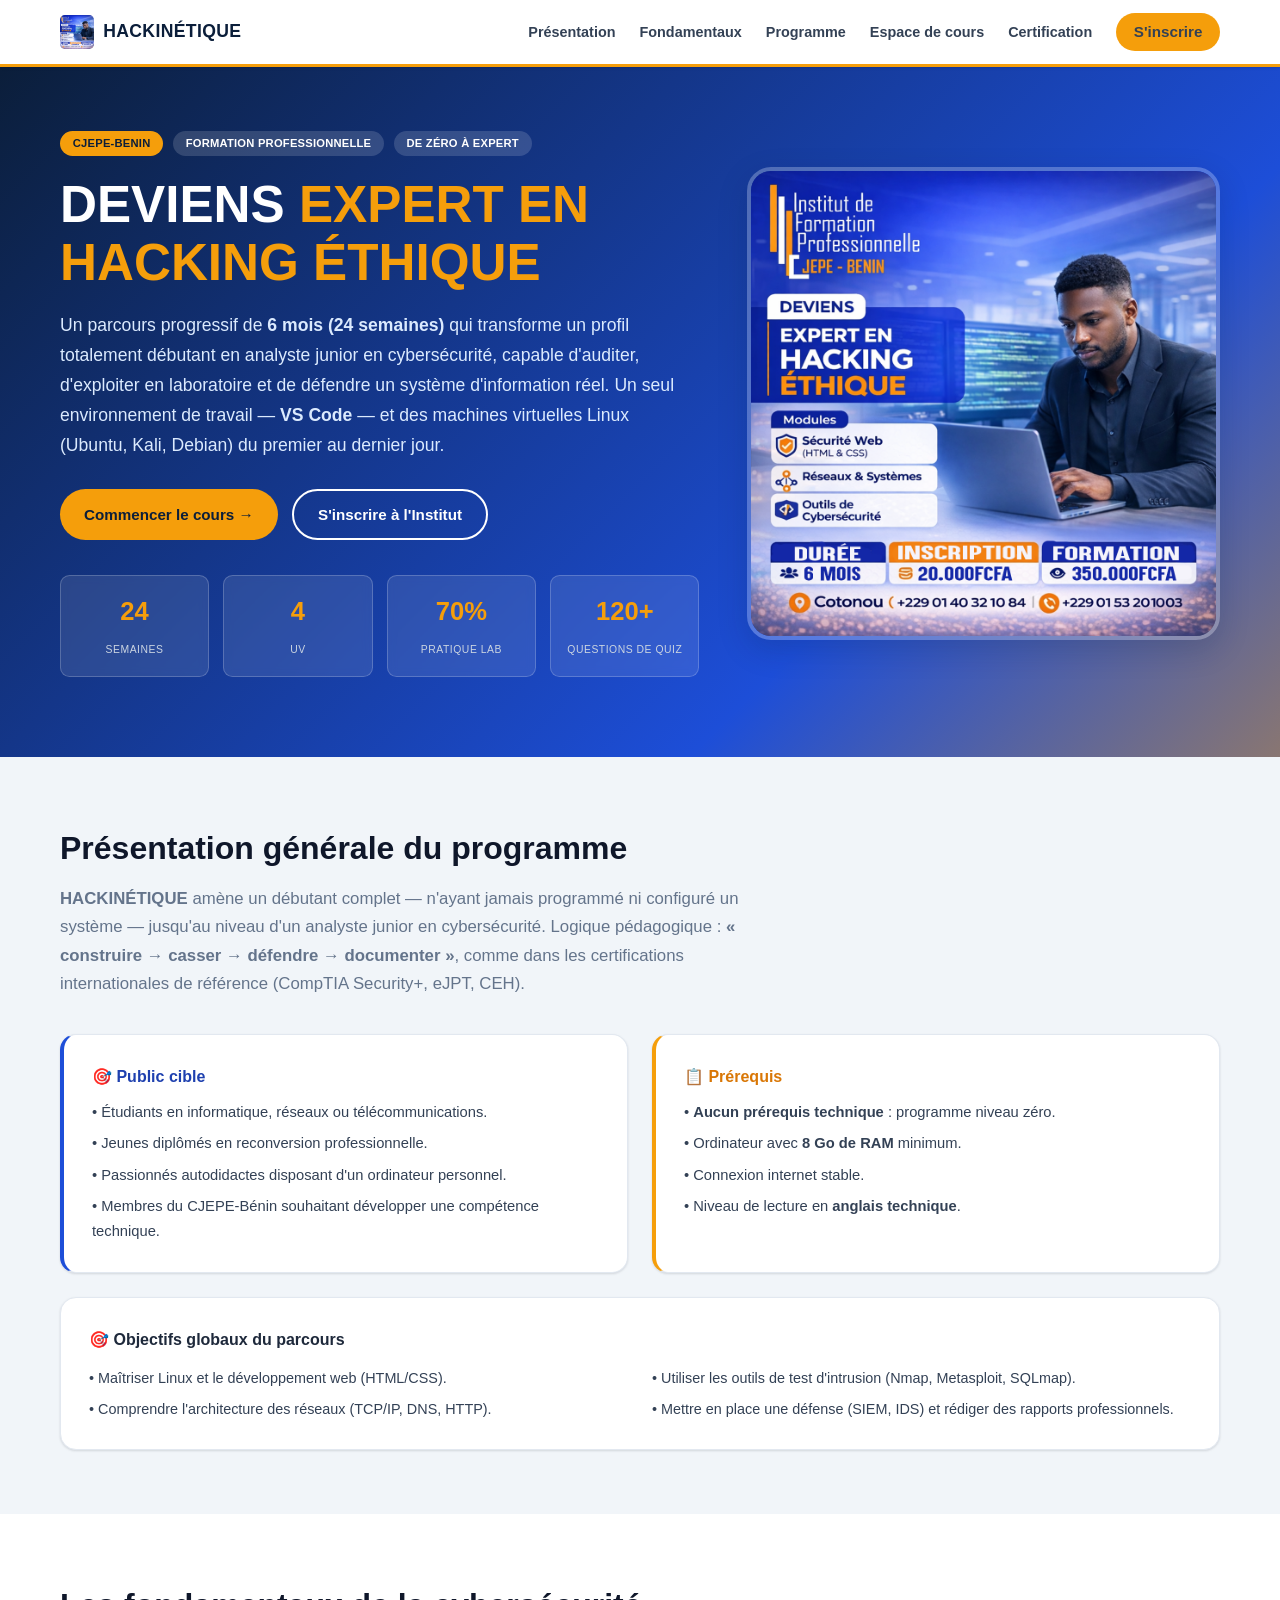
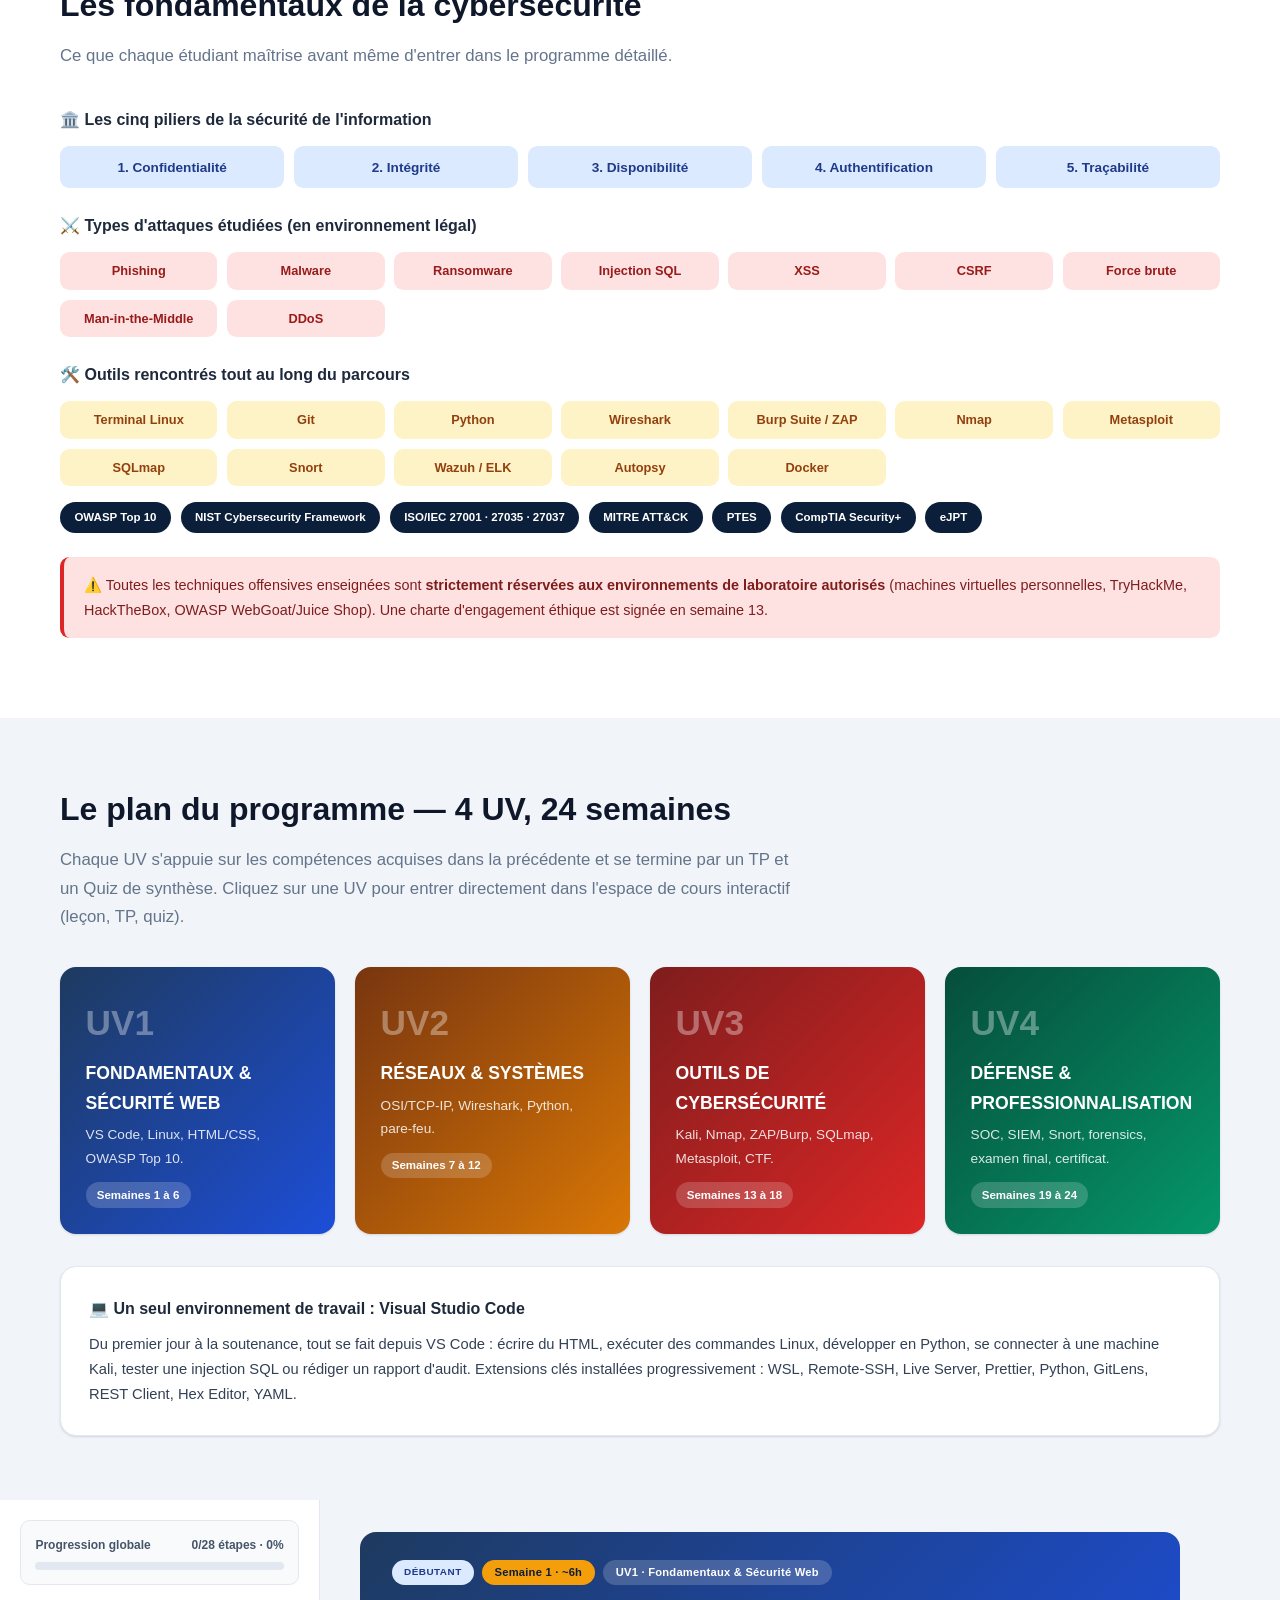
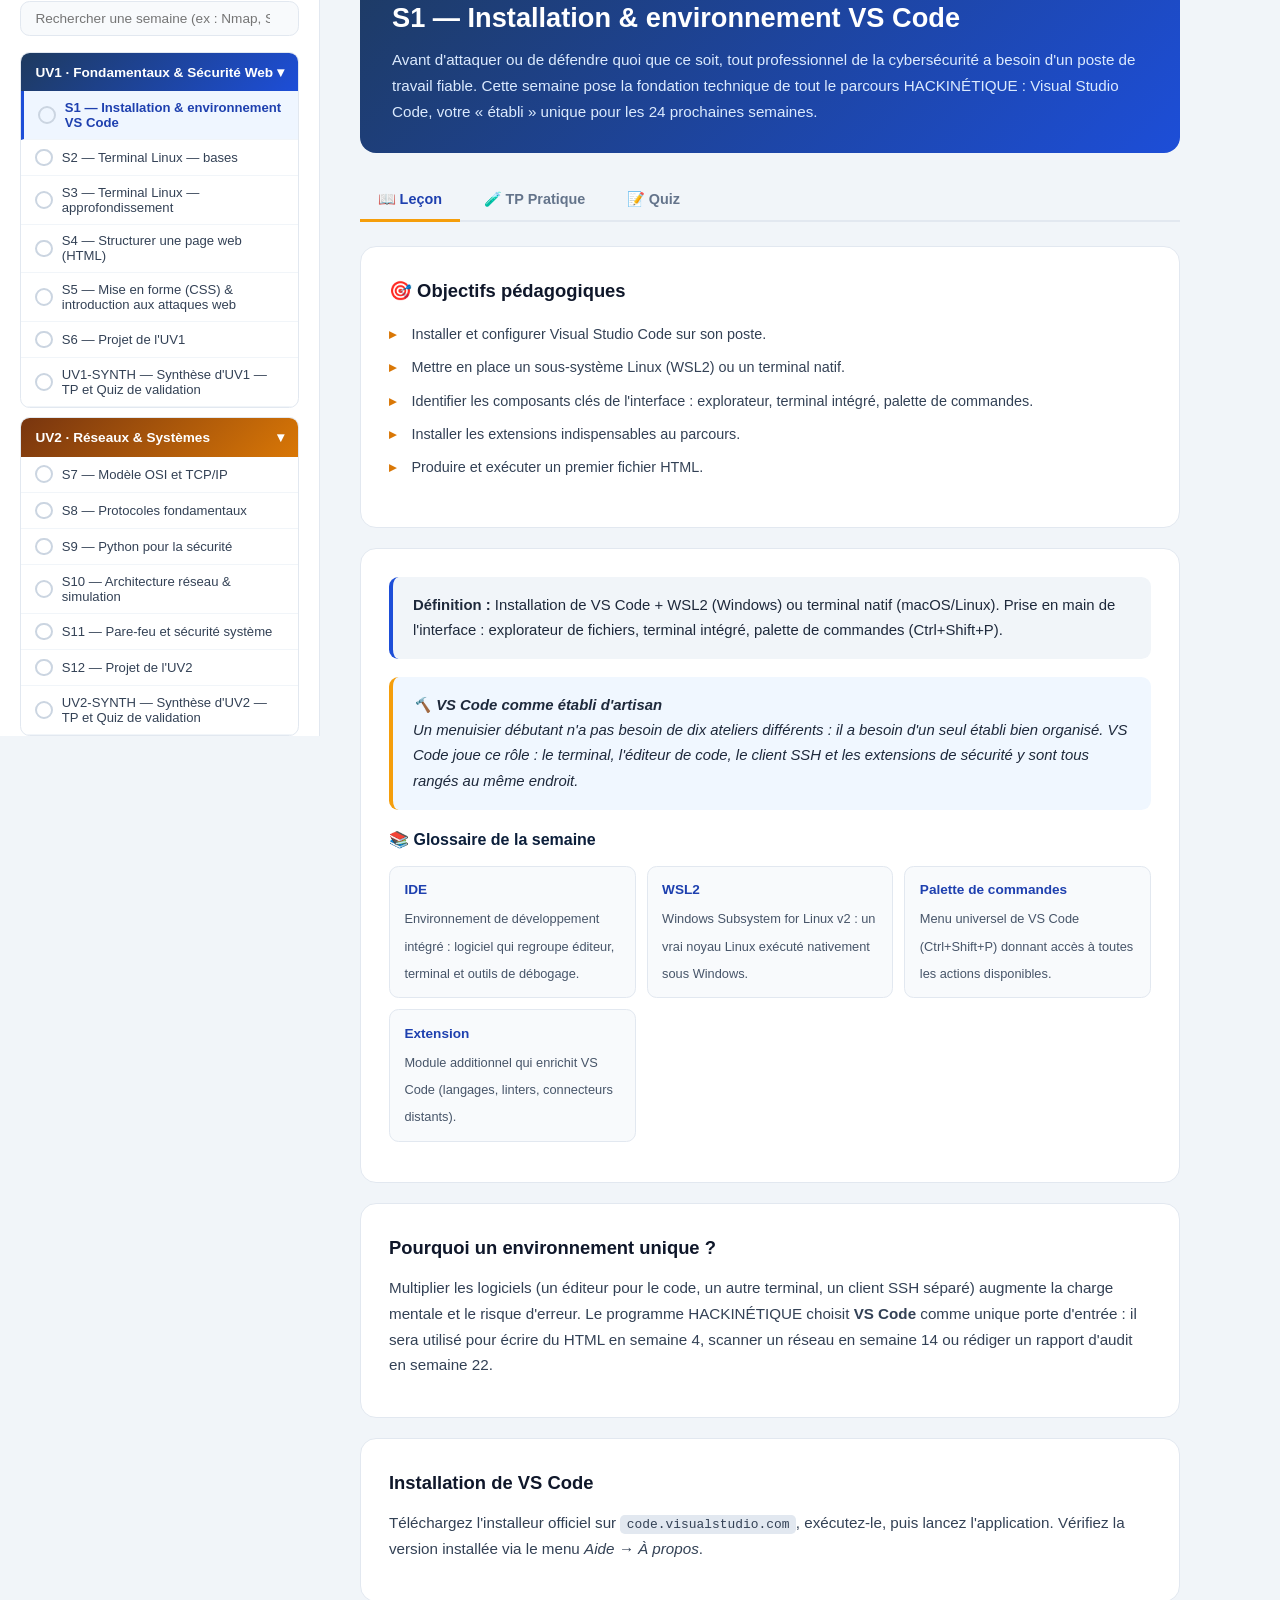
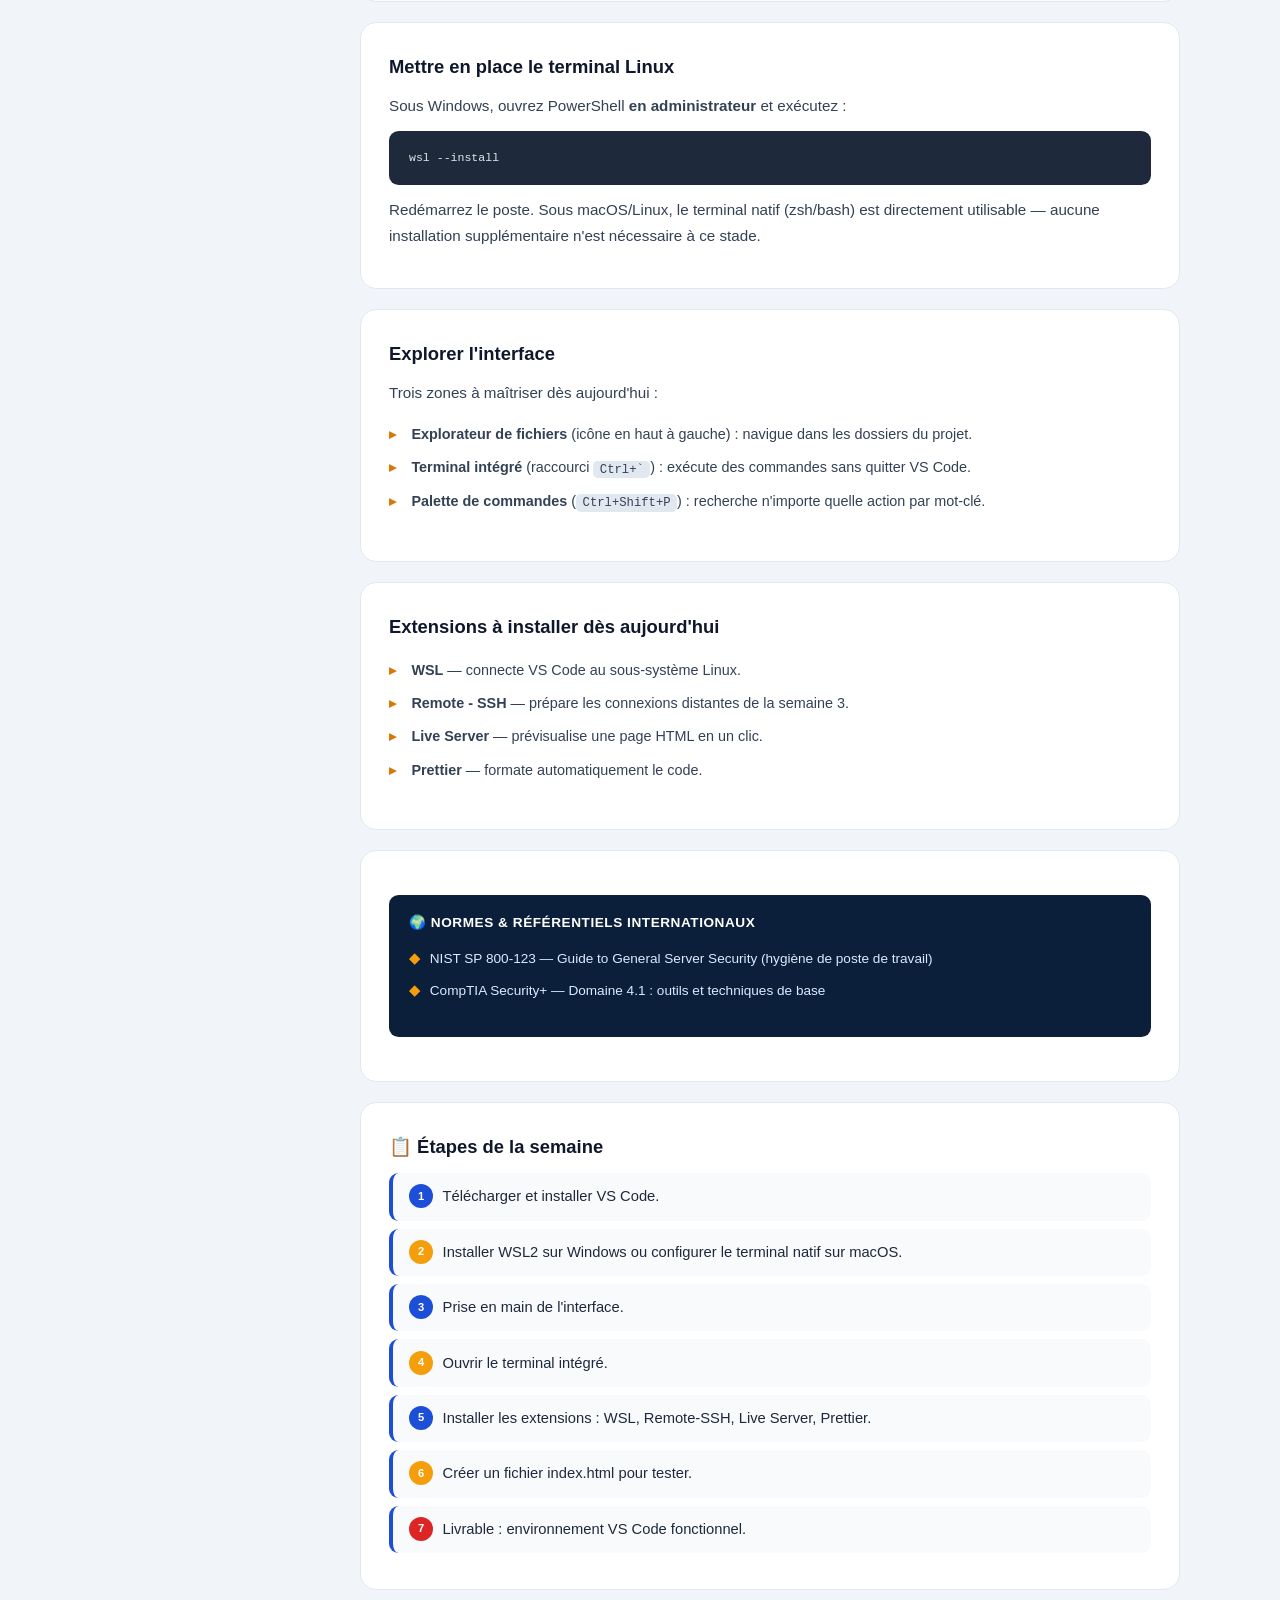
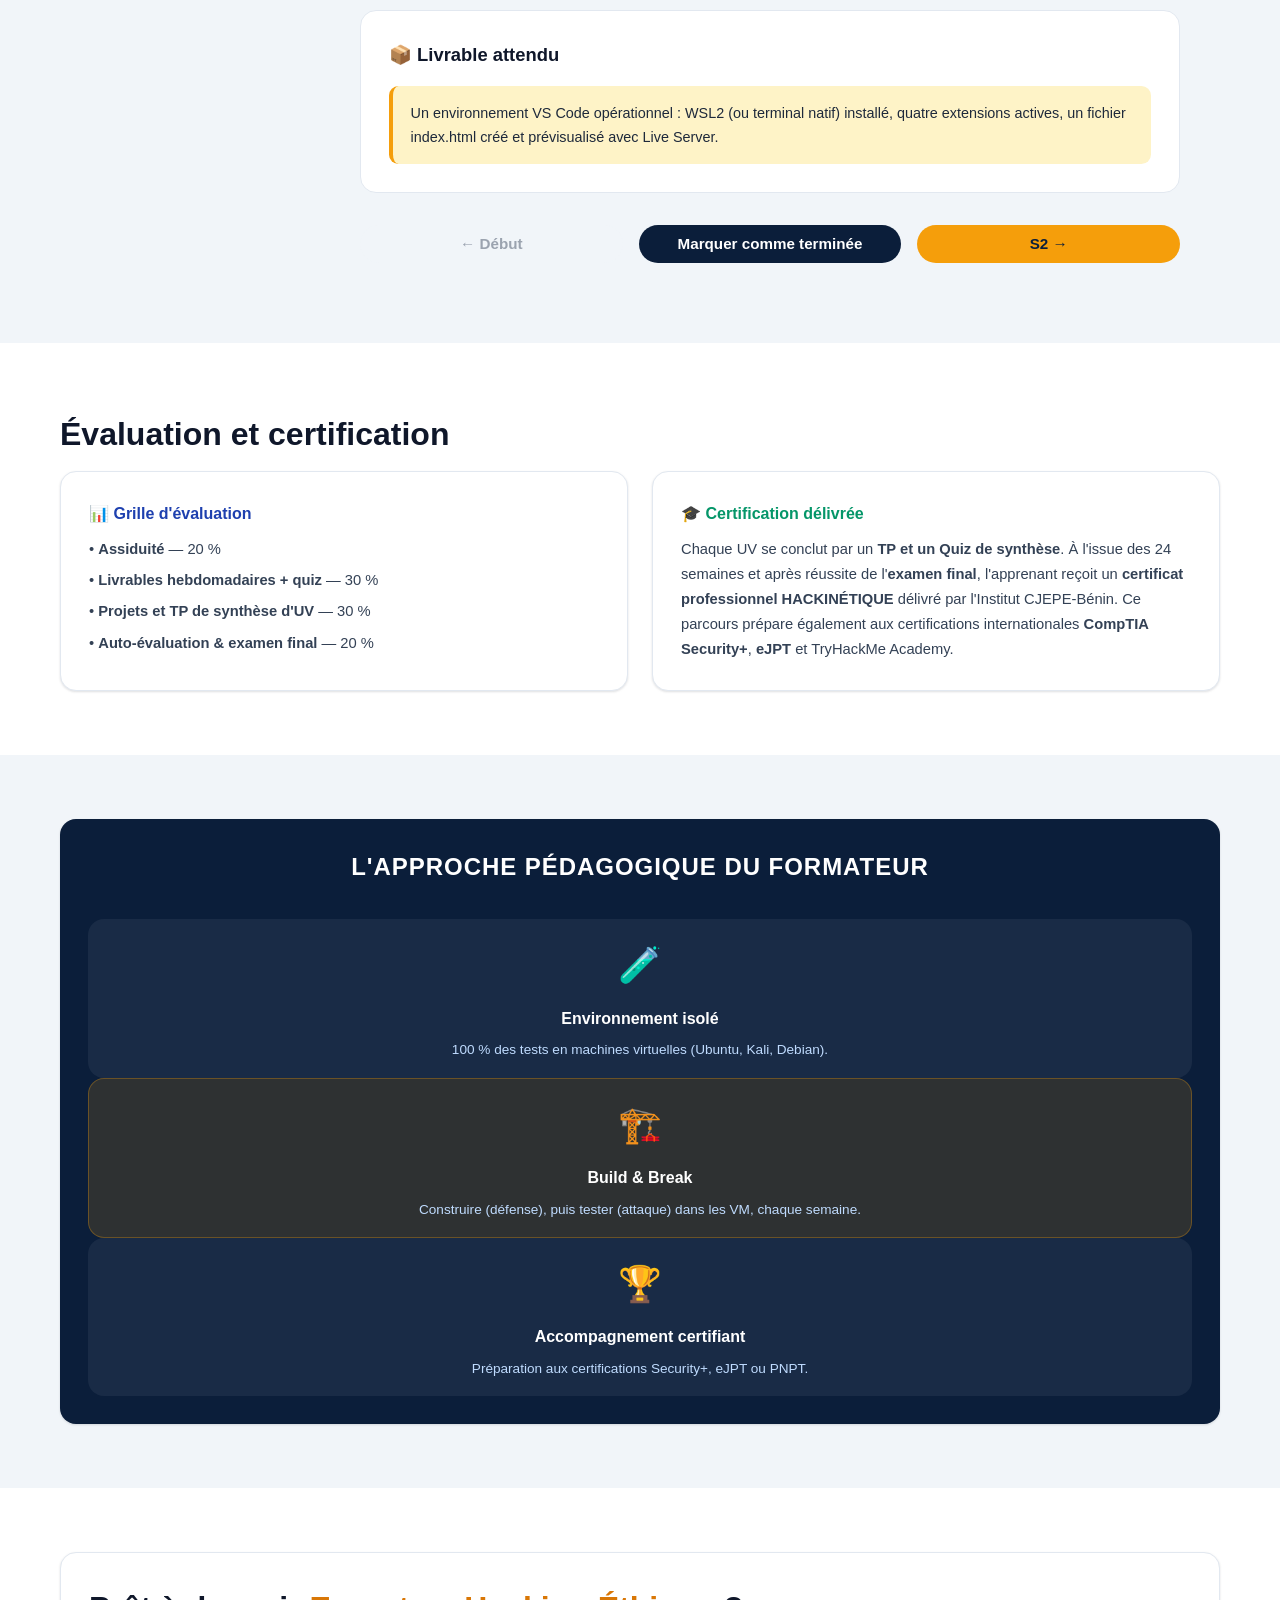
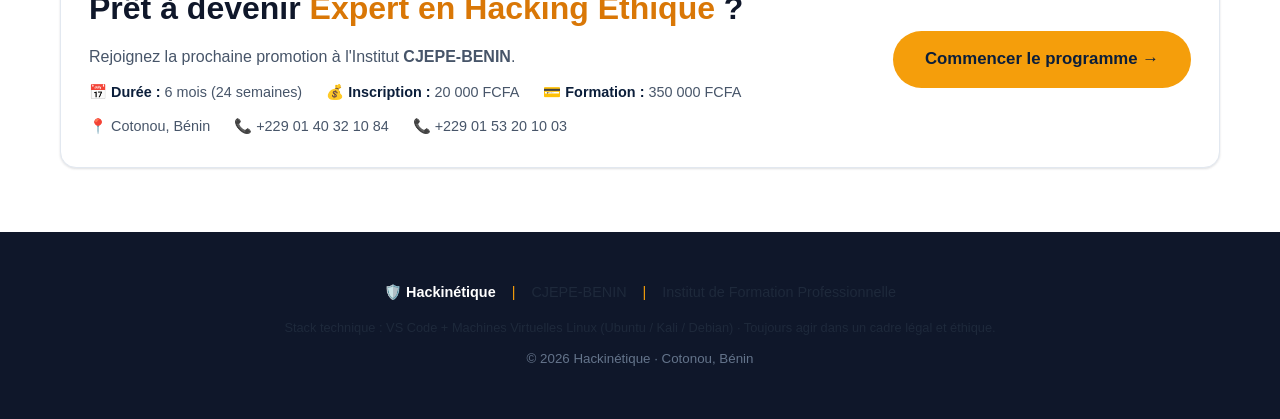
==== commit f4d4eed7: "Réorganise le cours en UV avec TP/Quiz de synthèse et certificat final Renomme les 4 Phases en UV da" ====
--- a/index.html
+++ b/index.html
@@ -49,7 +49,7 @@
       </div>
       <div class="hero-stats">
         <div class="stat-card"><span class="num">24</span><span class="lbl">Semaines</span></div>
-        <div class="stat-card"><span class="num">4</span><span class="lbl">Phases</span></div>
+        <div class="stat-card"><span class="num">4</span><span class="lbl">UV</span></div>
         <div class="stat-card"><span class="num">70%</span><span class="lbl">Pratique lab</span></div>
         <div class="stat-card"><span class="num">120+</span><span class="lbl">Questions de quiz</span></div>
       </div>
@@ -168,32 +168,32 @@
 <!-- ===================== PROGRAMME / PLAN ===================== -->
 <section class="section" id="programme">
   <div class="container">
-    <h2 class="section-title">Le plan du programme — 4 phases, 24 semaines</h2>
-    <p class="section-sub">Chaque phase s'appuie sur les compétences acquises dans la précédente. Cliquez sur une phase pour entrer directement dans l'espace de cours interactif (leçon, TP, quiz).</p>
+    <h2 class="section-title">Le plan du programme — 4 UV, 24 semaines</h2>
+    <p class="section-sub">Chaque UV s'appuie sur les compétences acquises dans la précédente et se termine par un TP et un Quiz de synthèse. Cliquez sur une UV pour entrer directement dans l'espace de cours interactif (leçon, TP, quiz).</p>
 
     <div class="phase-cards">
       <a class="phase-card phase-1" href="#cours" onclick="startWeek('S1')">
-        <div class="num">01</div>
+        <div class="num">UV1</div>
         <h3>Fondamentaux &amp; Sécurité Web</h3>
         <p>VS Code, Linux, HTML/CSS, OWASP Top 10.</p>
         <span class="weeks">Semaines 1 à 6</span>
       </a>
       <a class="phase-card phase-2" href="#cours" onclick="startWeek('S7')">
-        <div class="num">02</div>
+        <div class="num">UV2</div>
         <h3>Réseaux &amp; Systèmes</h3>
         <p>OSI/TCP-IP, Wireshark, Python, pare-feu.</p>
         <span class="weeks">Semaines 7 à 12</span>
       </a>
       <a class="phase-card phase-3" href="#cours" onclick="startWeek('S13')">
-        <div class="num">03</div>
+        <div class="num">UV3</div>
         <h3>Outils de Cybersécurité</h3>
         <p>Kali, Nmap, ZAP/Burp, SQLmap, Metasploit, CTF.</p>
         <span class="weeks">Semaines 13 à 18</span>
       </a>
       <a class="phase-card phase-4" href="#cours" onclick="startWeek('S19')">
-        <div class="num">04</div>
+        <div class="num">UV4</div>
         <h3>Défense &amp; Professionnalisation</h3>
-        <p>SOC, SIEM, Snort, forensics, audit, projet final.</p>
+        <p>SOC, SIEM, Snort, forensics, examen final, certificat.</p>
         <span class="weeks">Semaines 19 à 24</span>
       </a>
     </div>
@@ -214,7 +214,7 @@
   <div class="app-shell">
     <aside class="sidebar">
       <div class="sidebar-progress">
-        <div class="top"><span>Progression globale</span><span id="progressLabel">0/24 · 0%</span></div>
+        <div class="top"><span>Progression globale</span><span id="progressLabel">0/28 · 0%</span></div>
         <div class="progress-bar"><span id="progressBar" style="width:0%"></span></div>
       </div>
       <input type="search" id="searchInput" class="search-box" placeholder="Rechercher une semaine (ex : Nmap, SIEM, CSS)…" />
@@ -237,14 +237,15 @@
         <ul style="font-size:0.92rem; color:var(--slate-700); display:flex; flex-direction:column; gap:0.4rem;">
           <li>• <strong>Assiduité</strong> — 20 %</li>
           <li>• <strong>Livrables hebdomadaires + quiz</strong> — 30 %</li>
-          <li>• <strong>Projets de phase (TP de synthèse)</strong> — 30 %</li>
-          <li>• <strong>Auto-évaluation & soutenance finale</strong> — 20 %</li>
+          <li>• <strong>Projets et TP de synthèse d'UV</strong> — 30 %</li>
+          <li>• <strong>Auto-évaluation & examen final</strong> — 20 %</li>
         </ul>
       </div>
       <div class="card">
         <h4 style="color:var(--green); margin-bottom:0.6rem;">🎓 Certification délivrée</h4>
         <p style="font-size:0.92rem; color:var(--slate-700);">
-          À l'issue des 24 semaines, l'apprenant reçoit une <strong>attestation HACKINÉTIQUE</strong> délivrée par l'Institut CJEPE-Bénin.
+          Chaque UV se conclut par un <strong>TP et un Quiz de synthèse</strong>. À l'issue des 24 semaines et après réussite de l'<strong>examen final</strong>,
+          l'apprenant reçoit un <strong>certificat professionnel HACKINÉTIQUE</strong> délivré par l'Institut CJEPE-Bénin.
           Ce parcours prépare également aux certifications internationales <strong>CompTIA Security+</strong>, <strong>eJPT</strong> et TryHackMe Academy.
         </p>
       </div>
